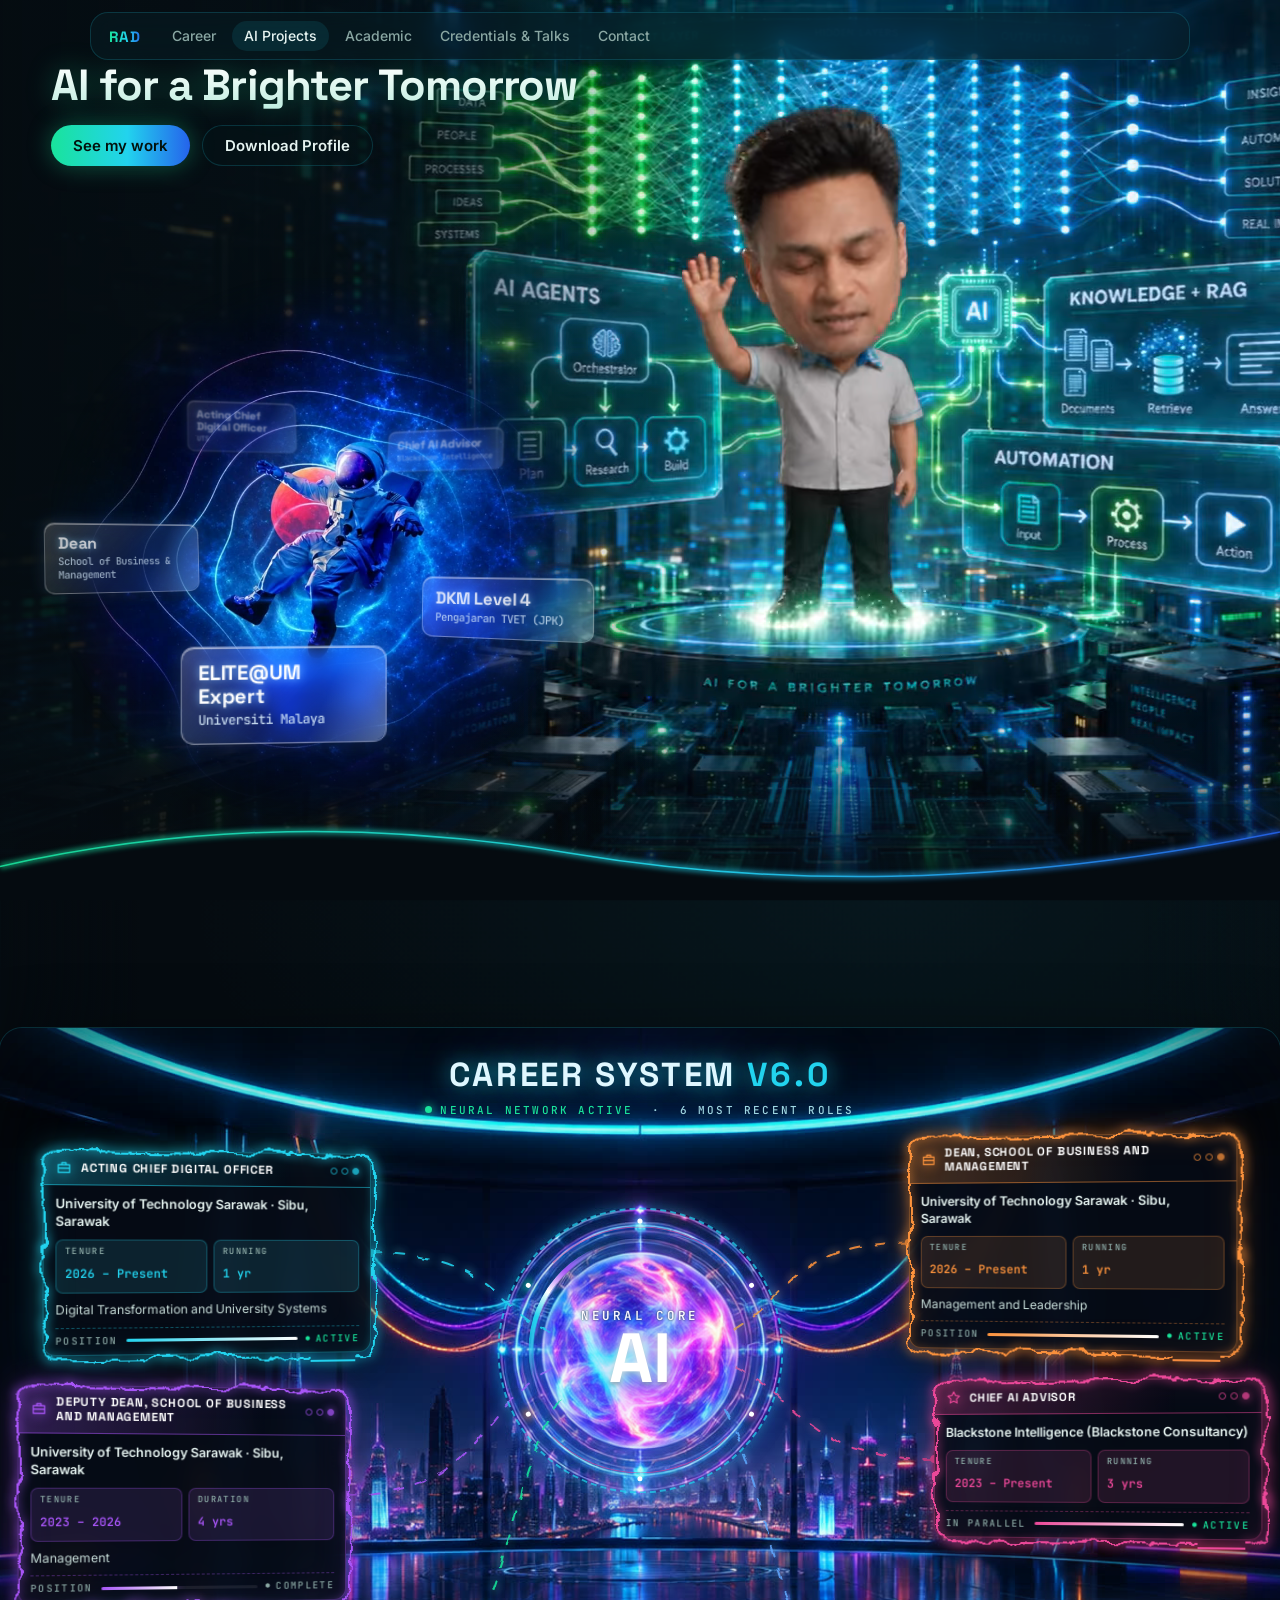
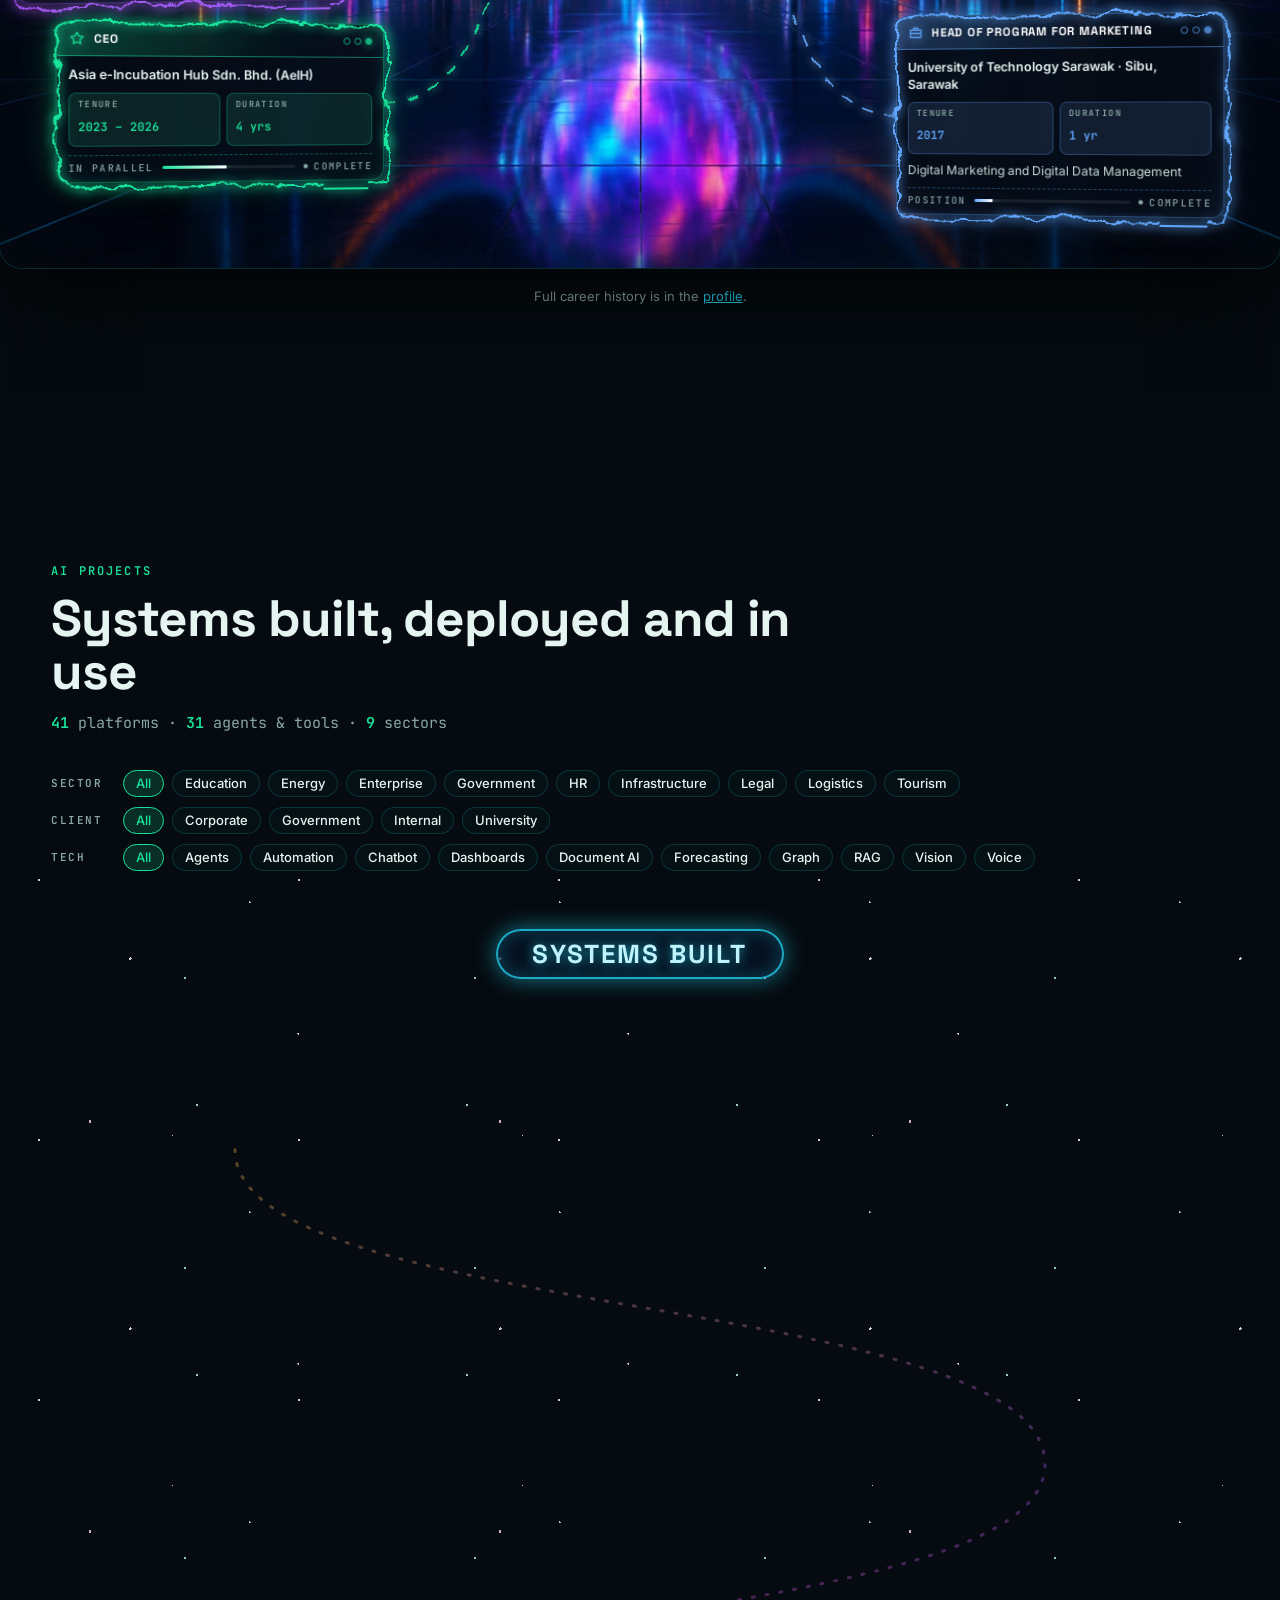
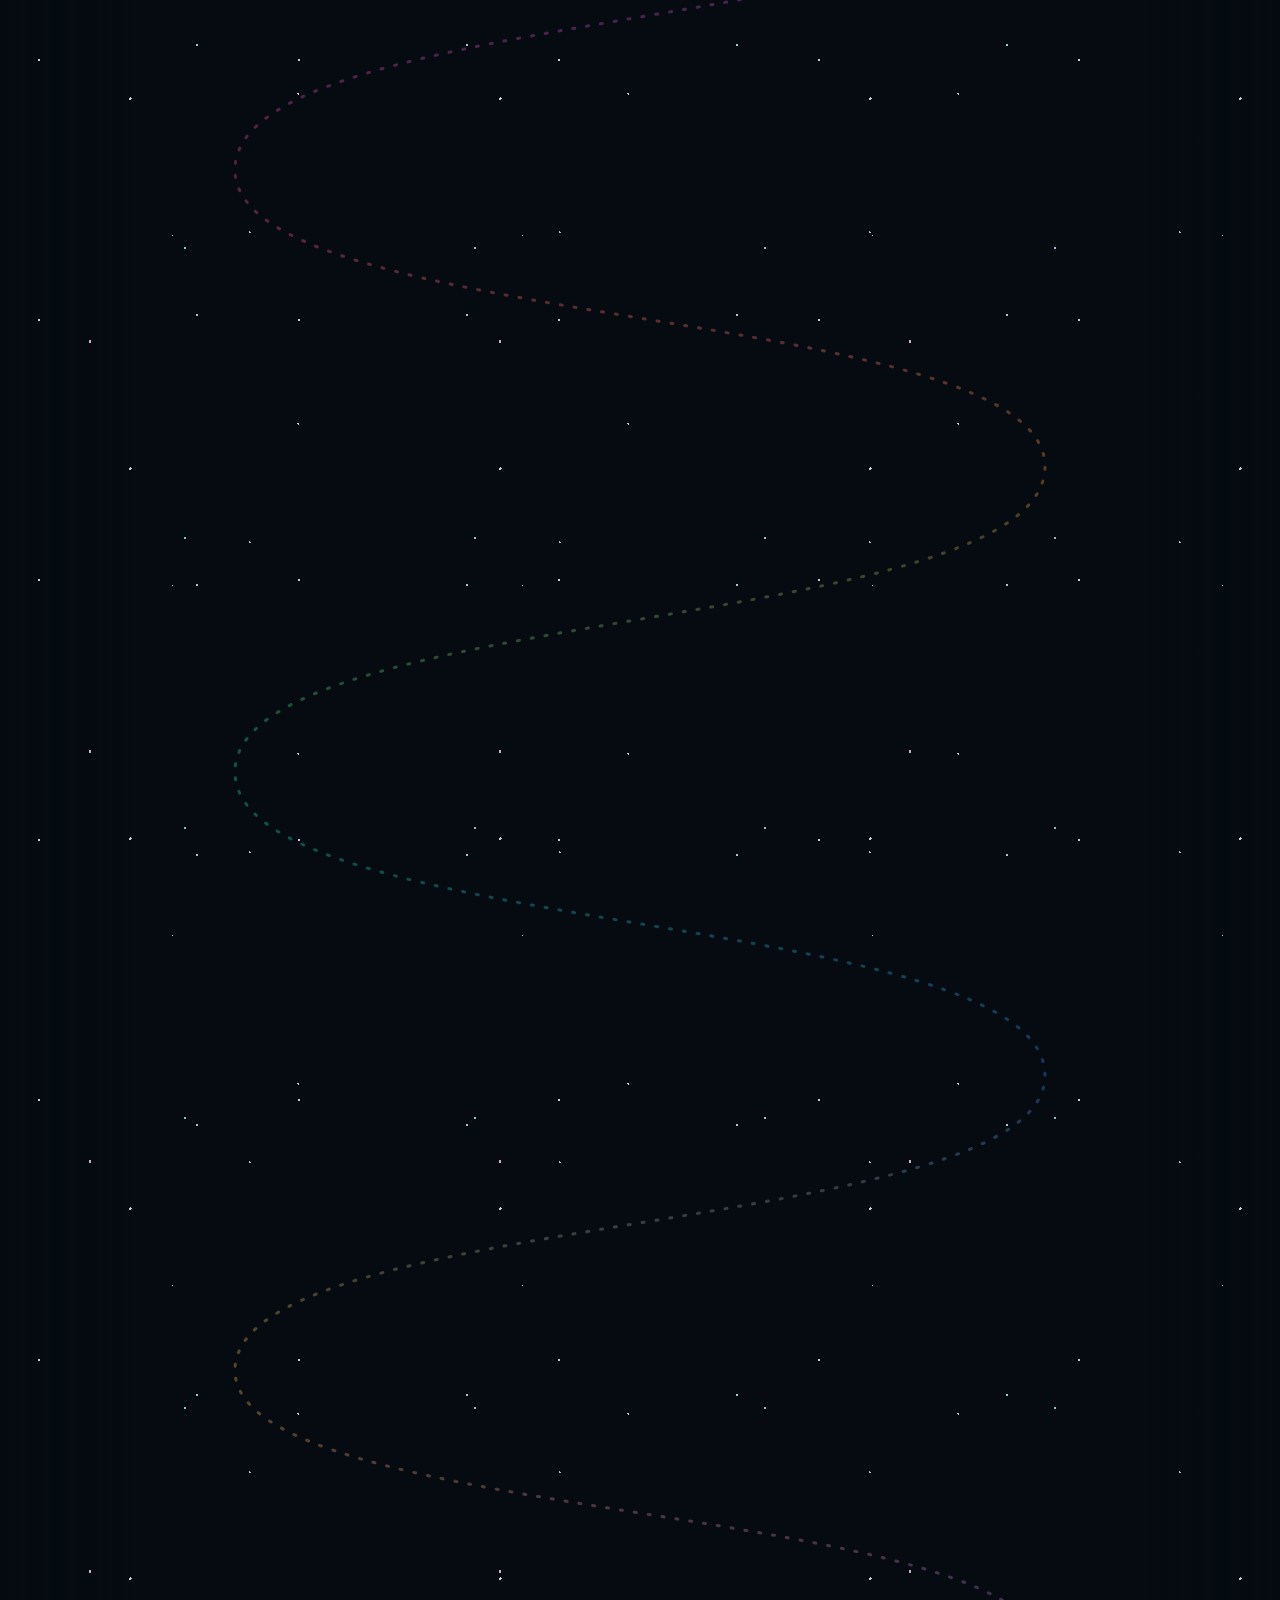
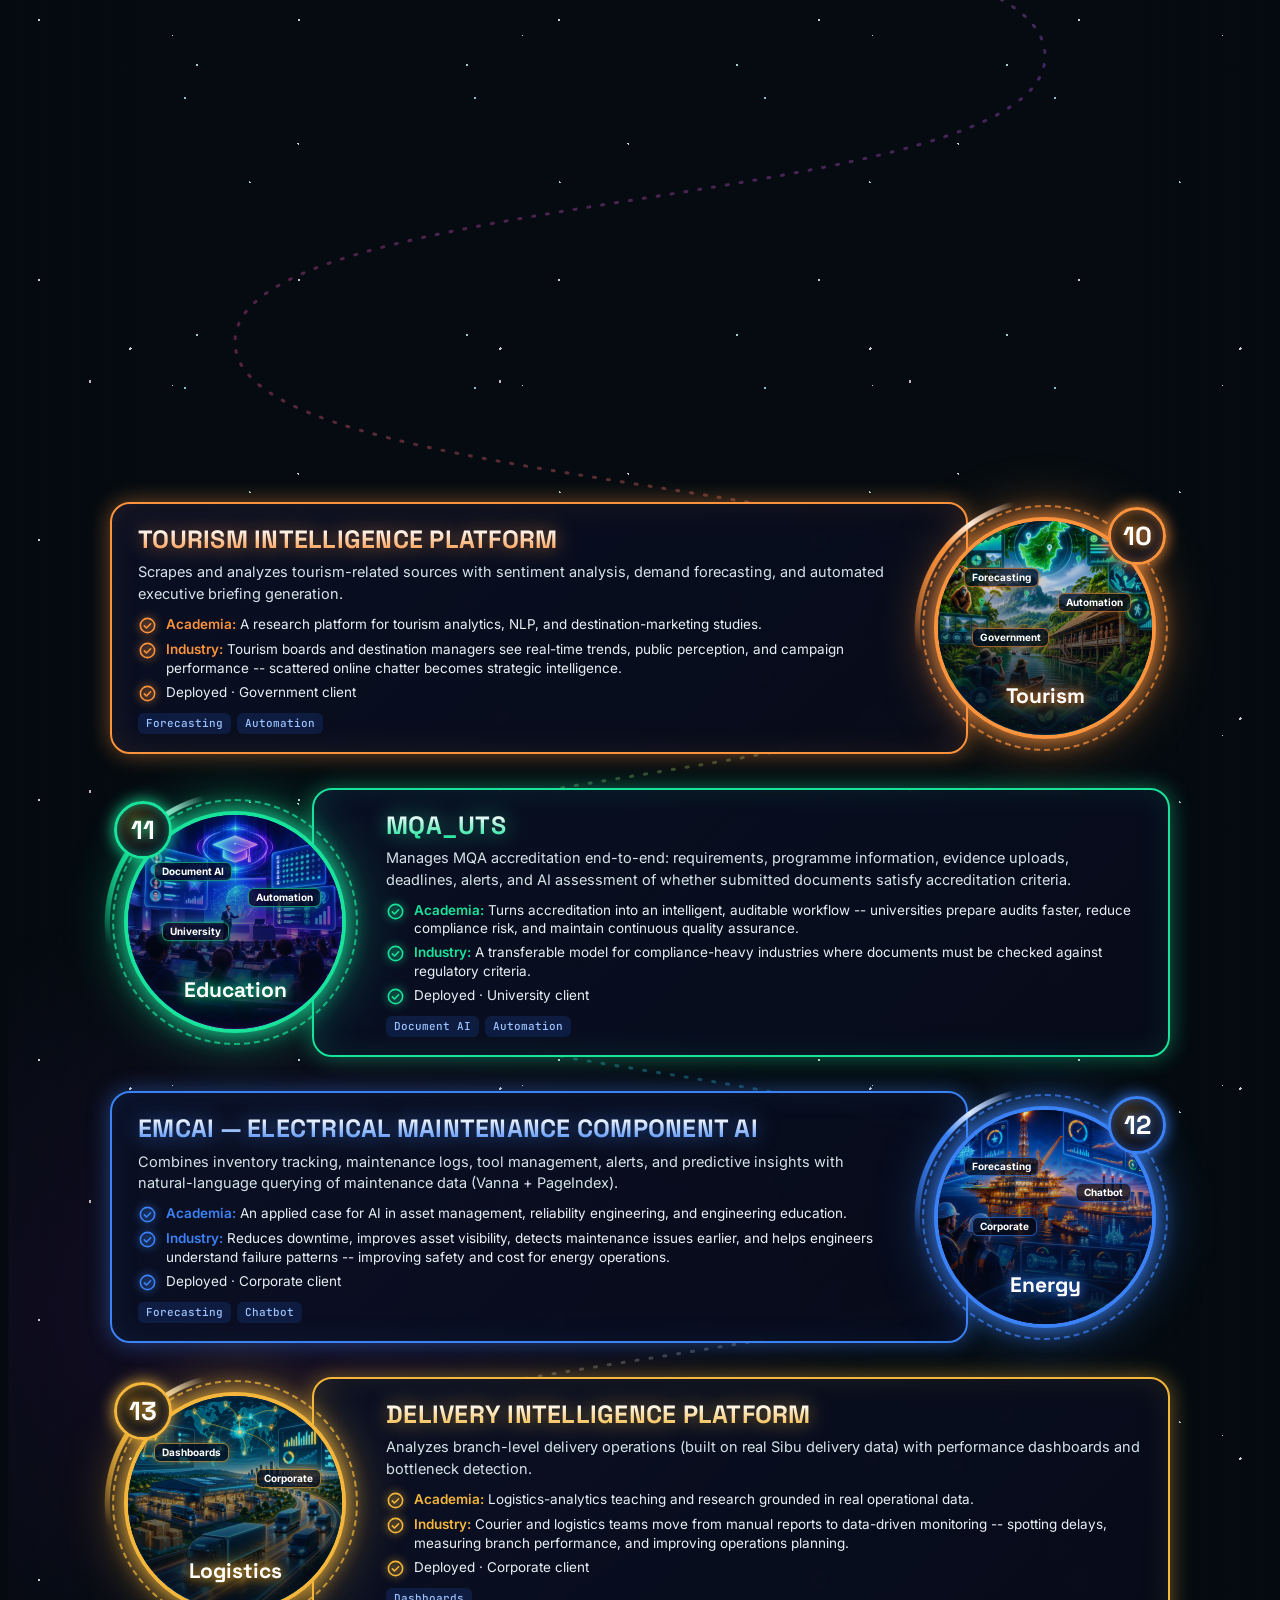
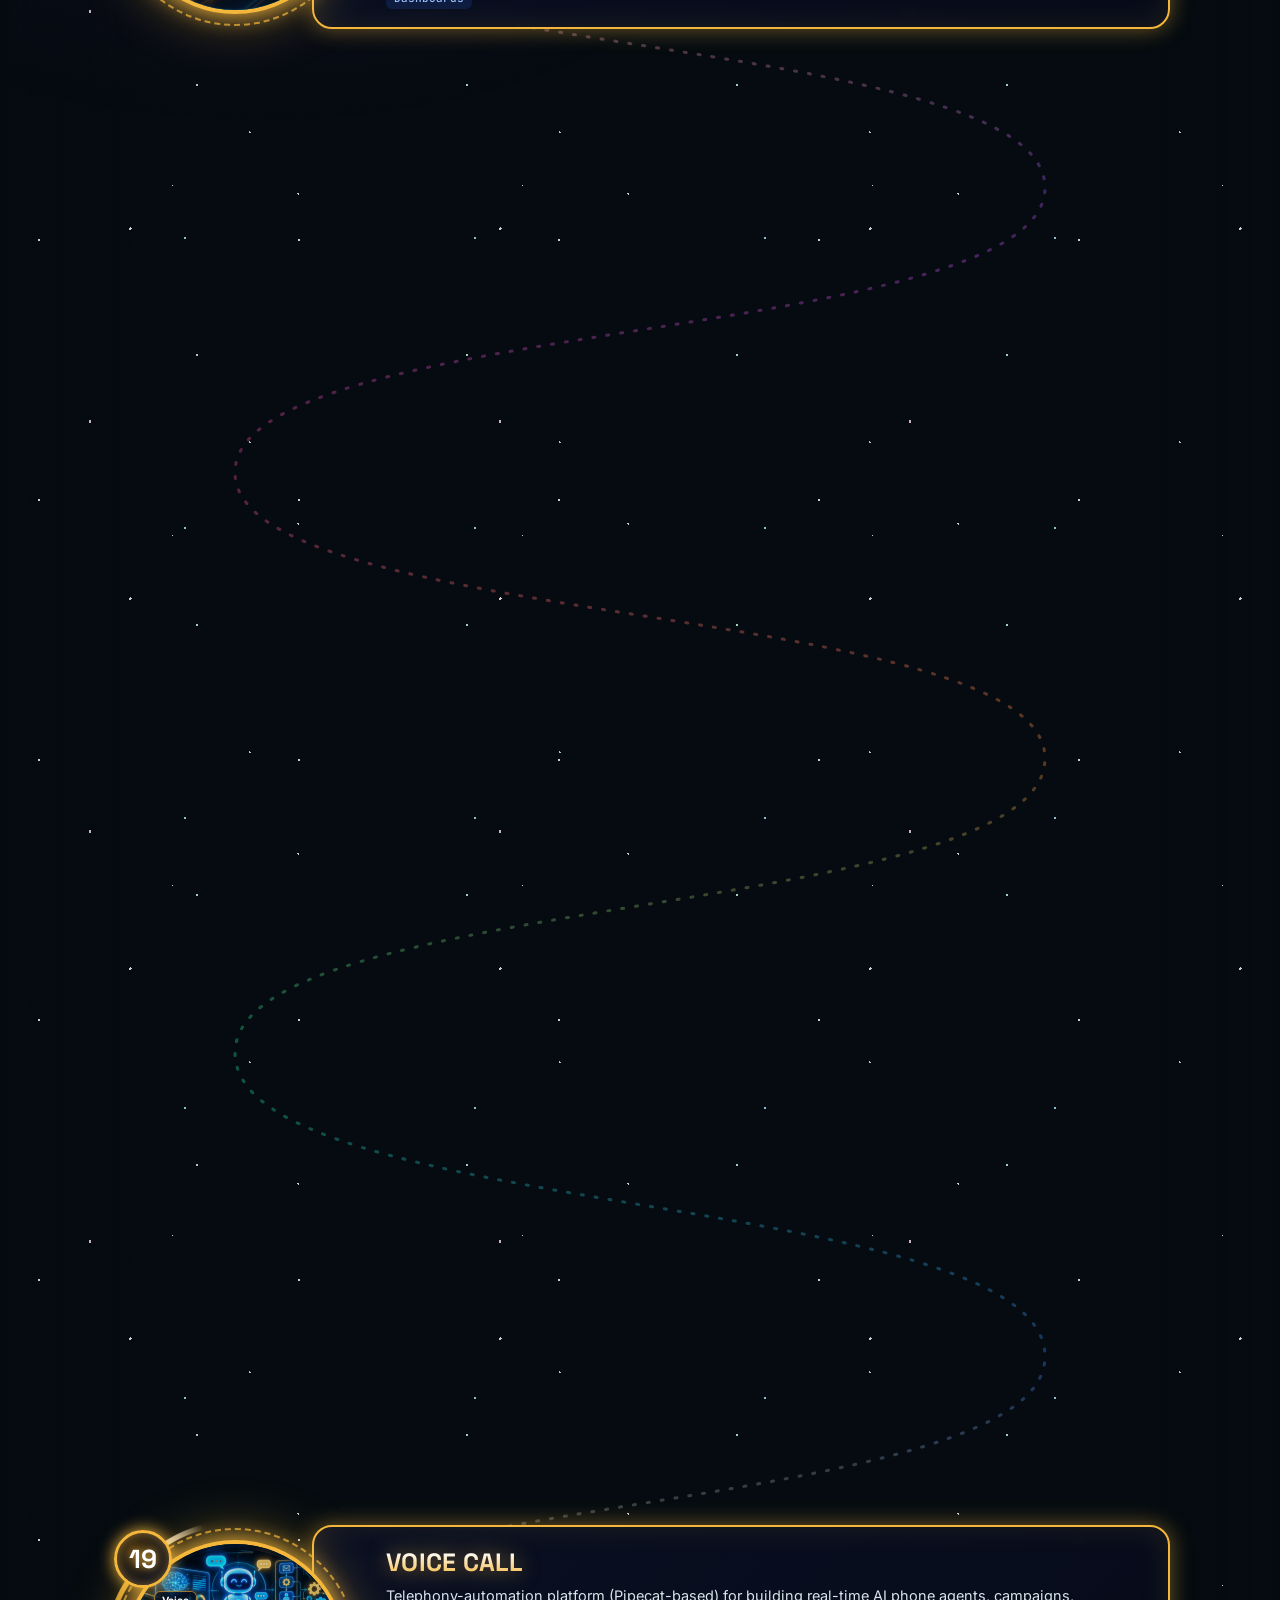
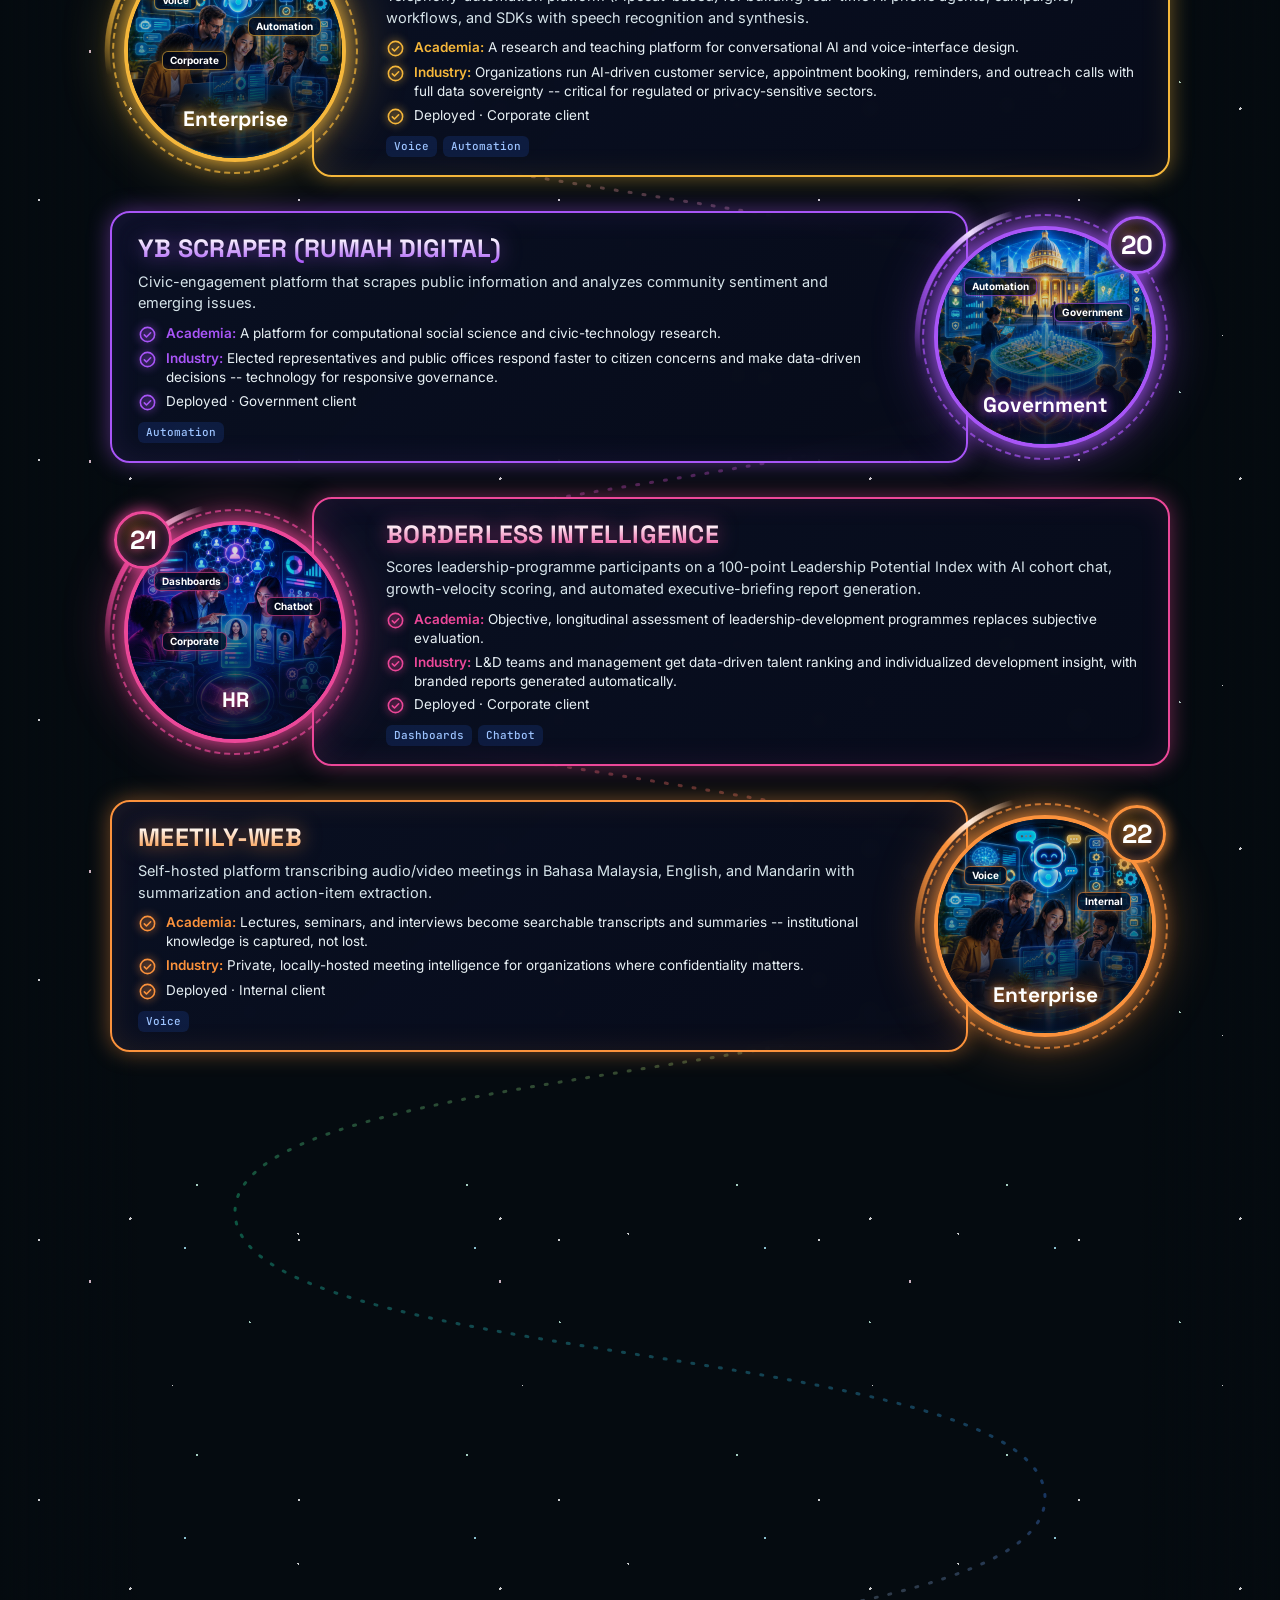
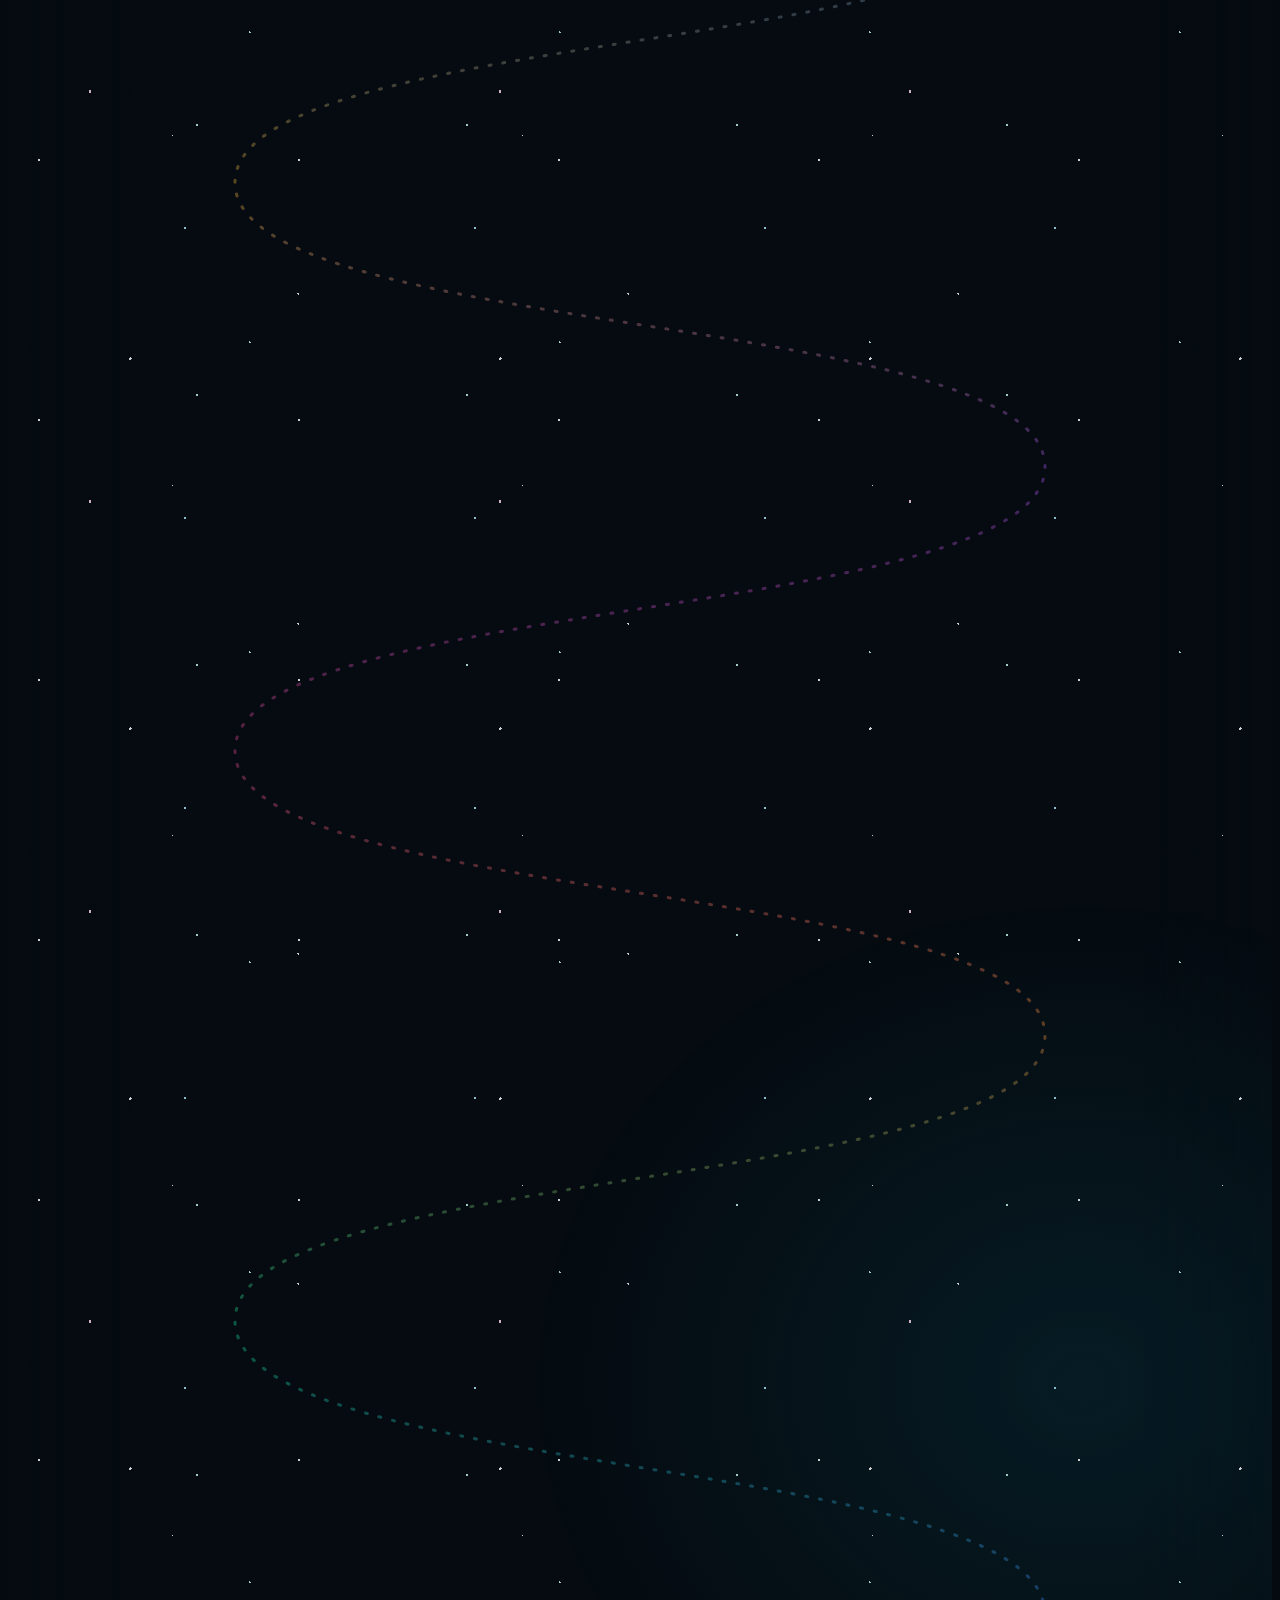
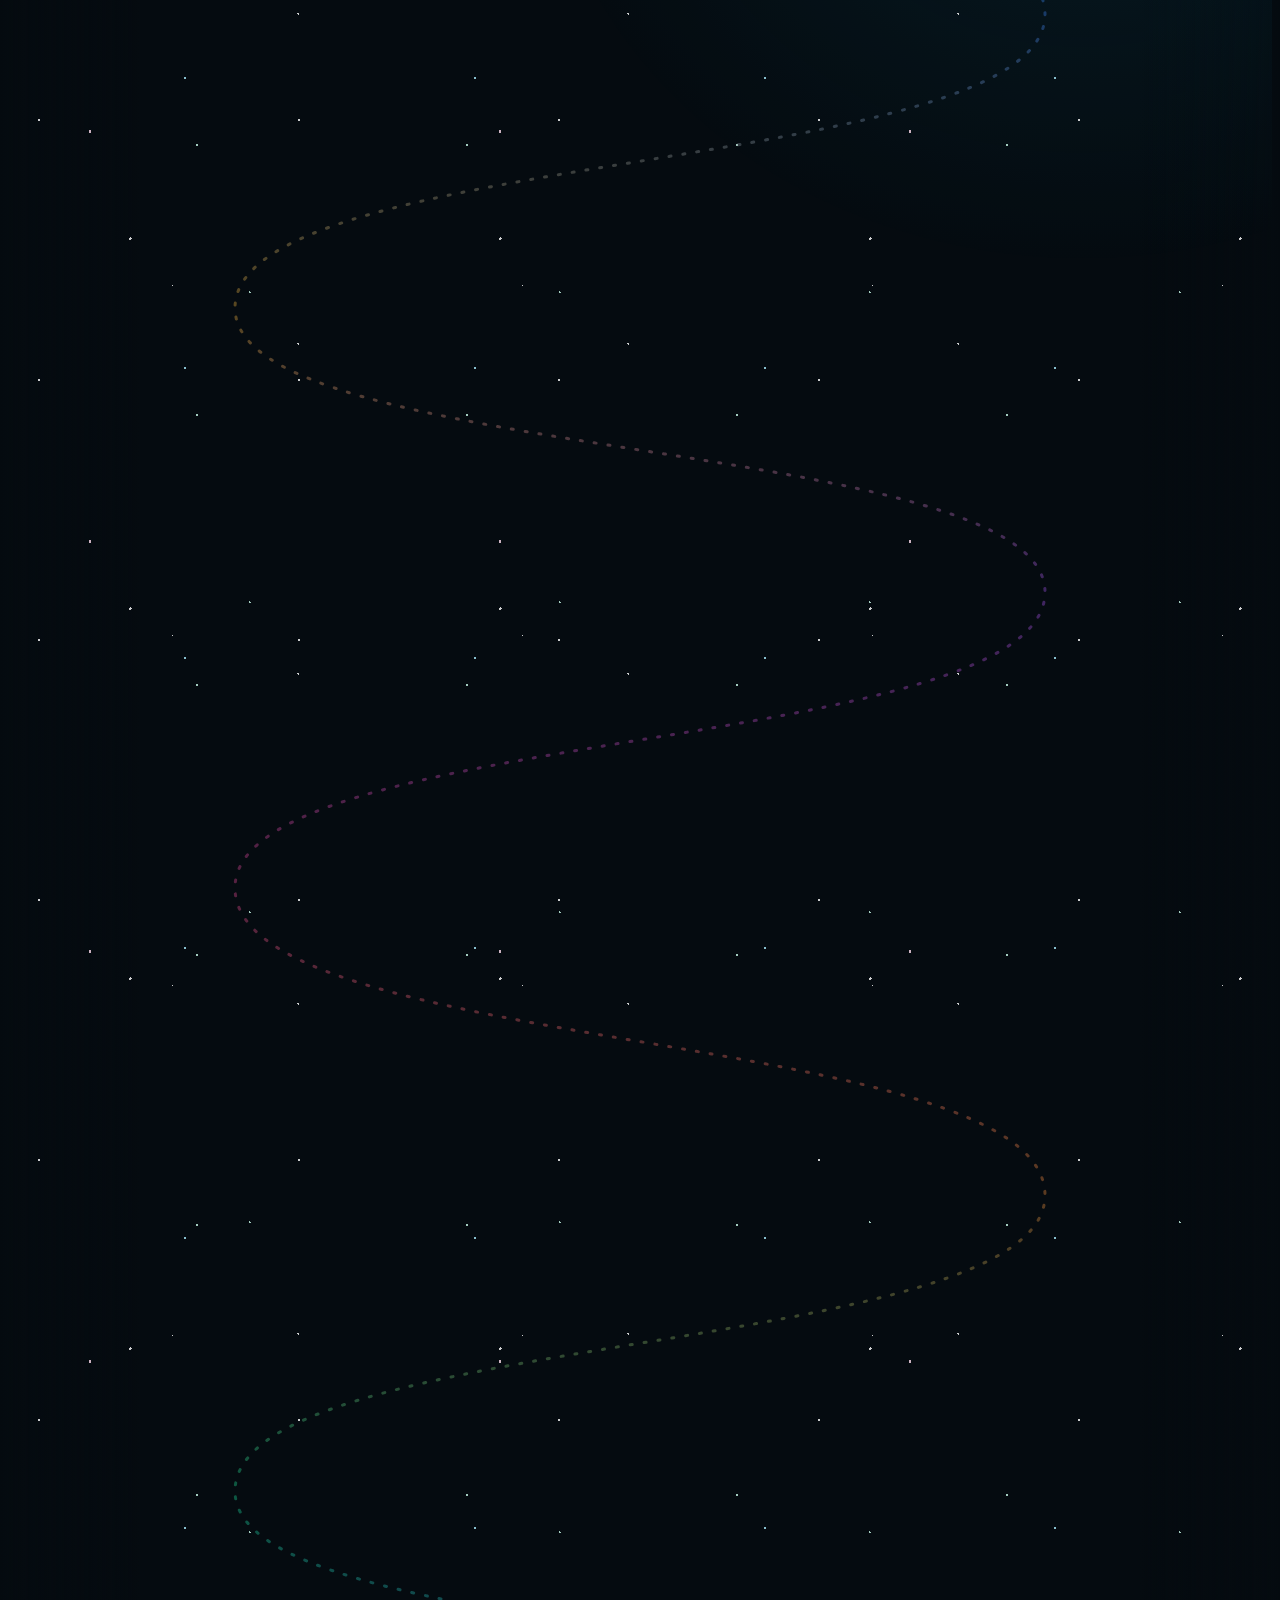
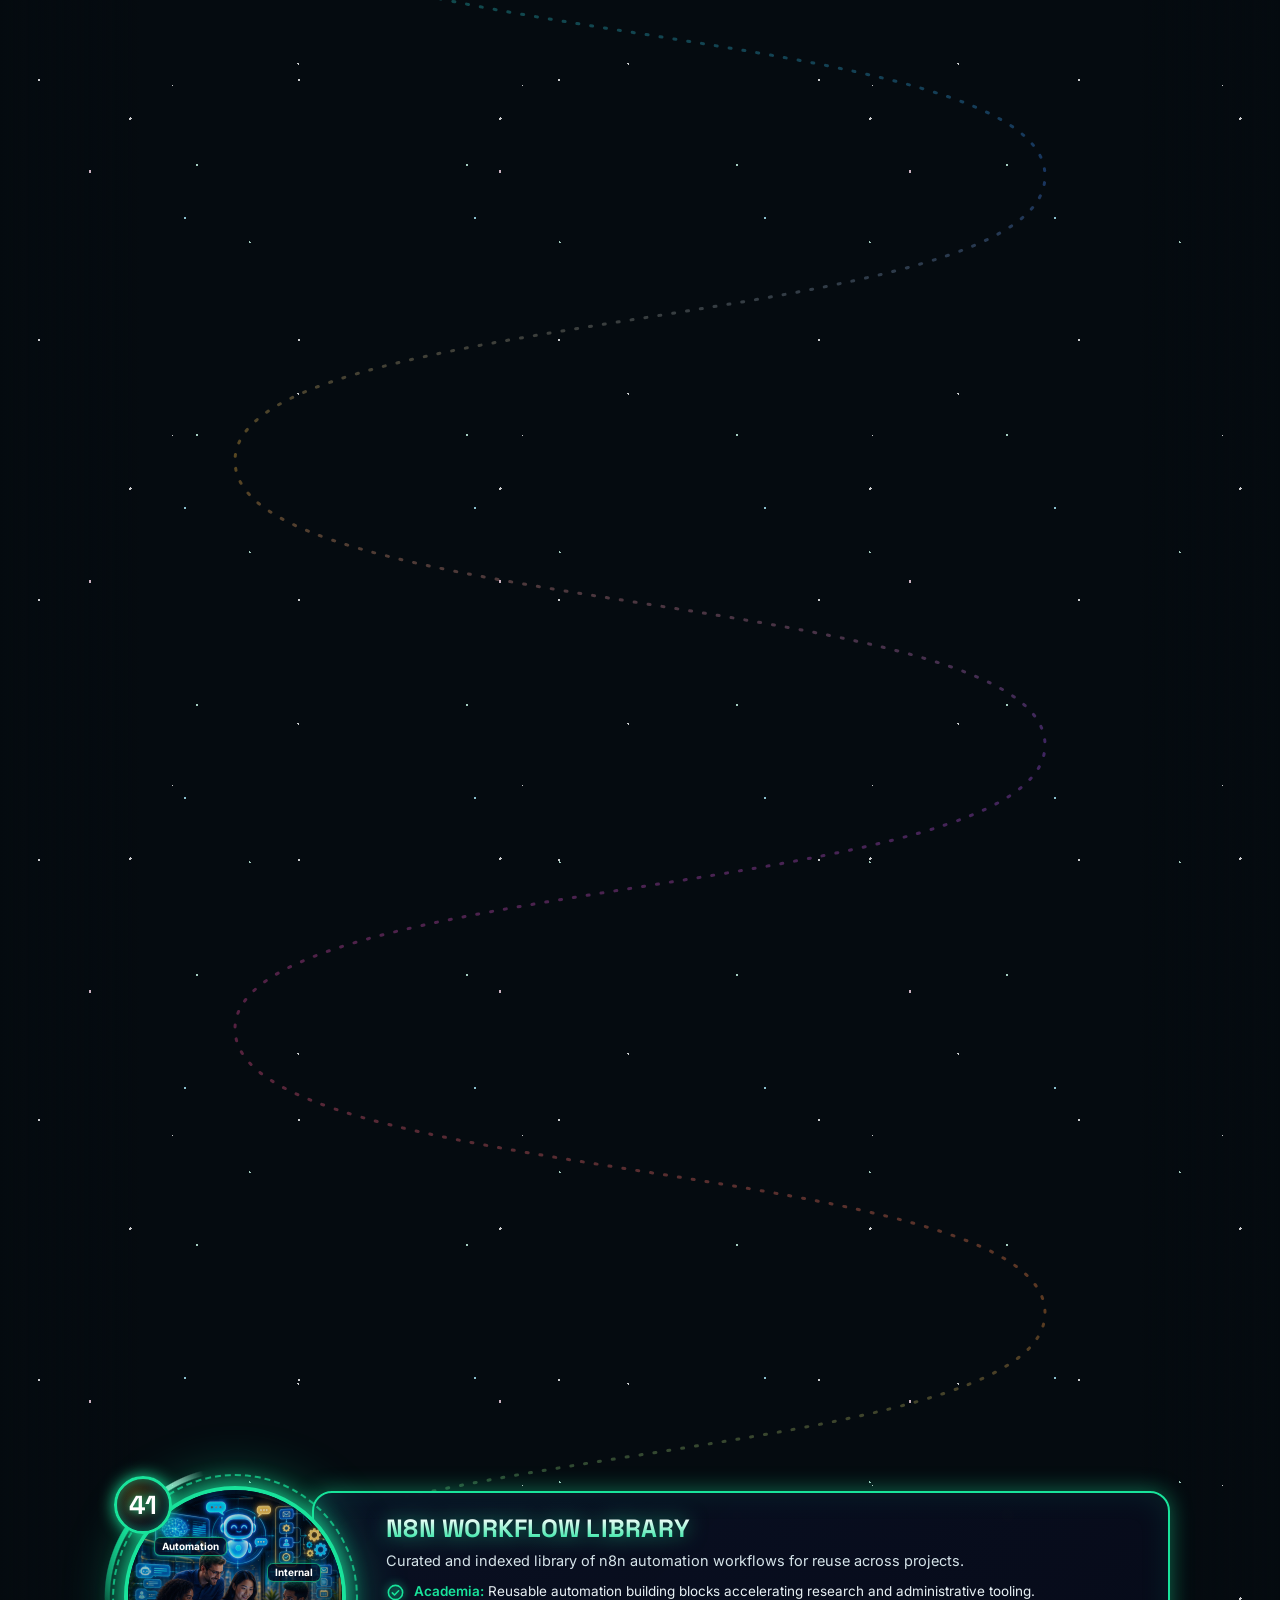
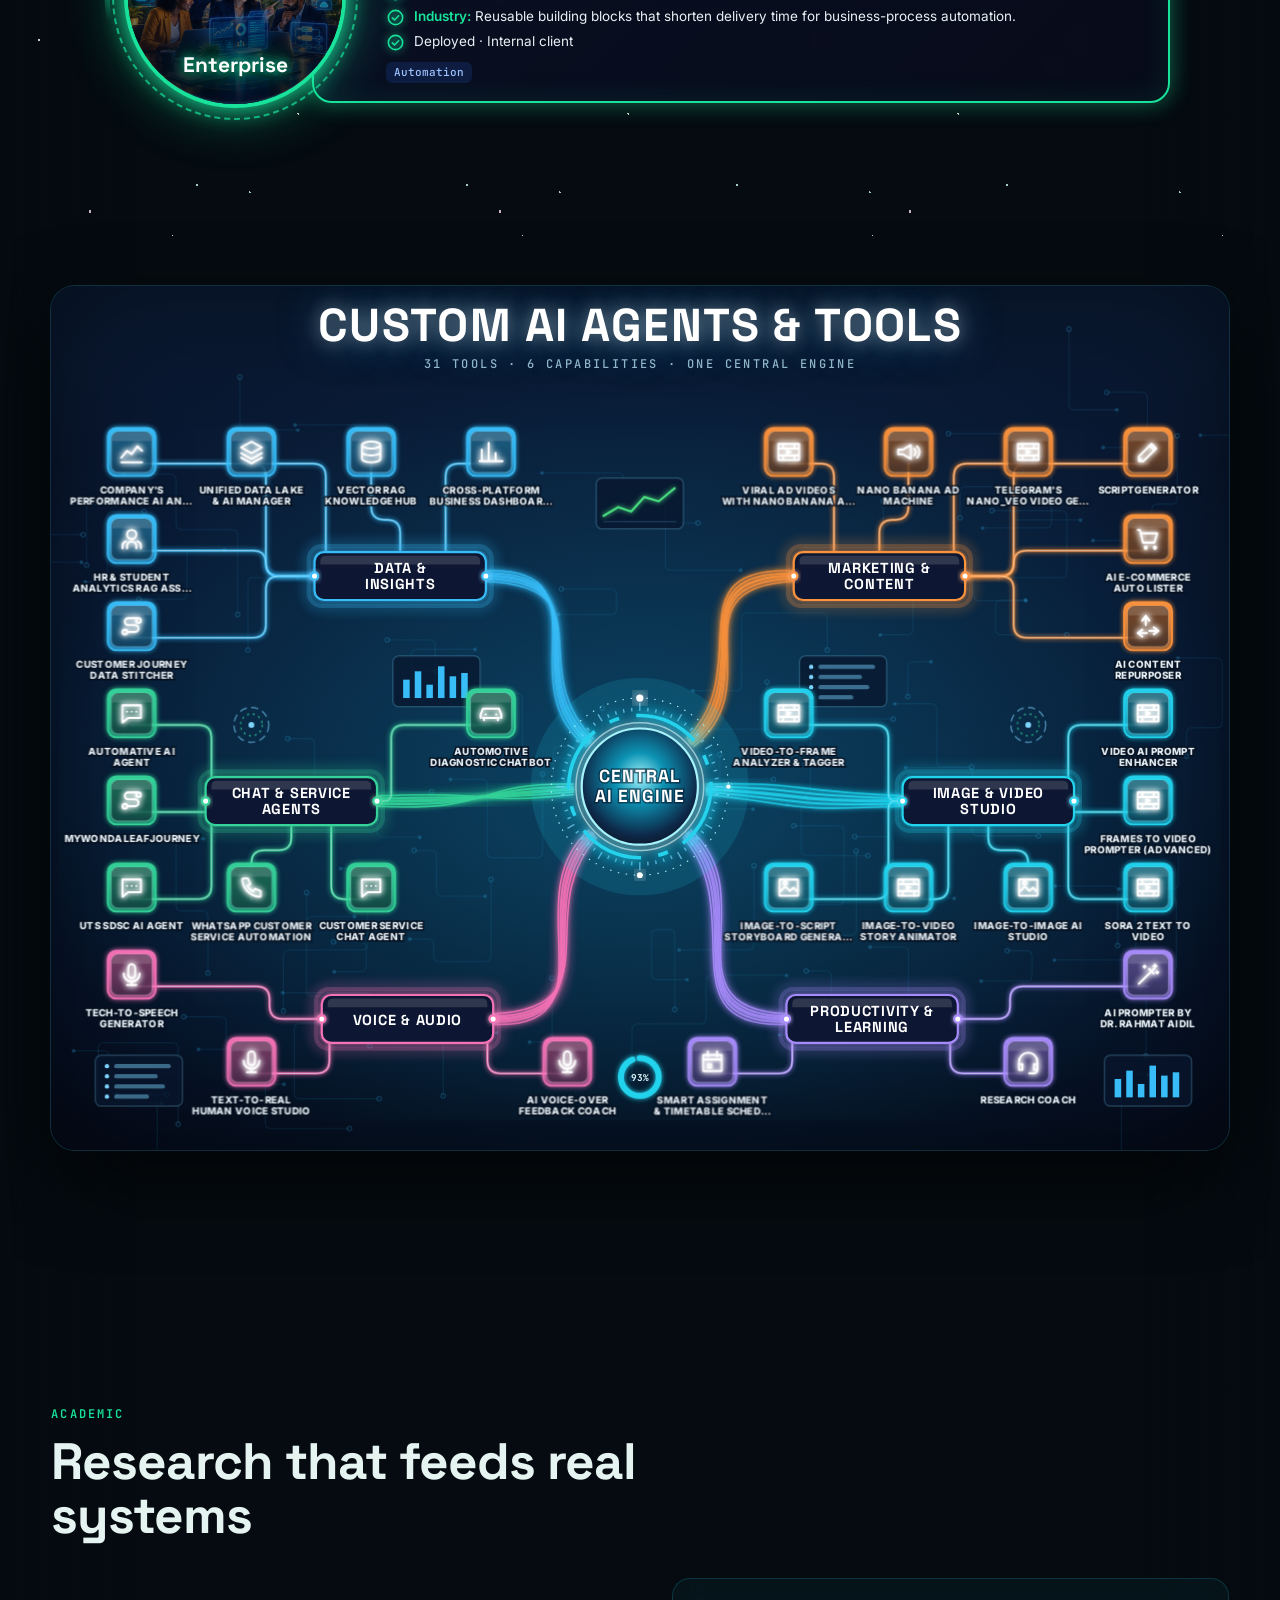
==== index.html @ 3997a37b "Personal site + digital resume Hero dashboard site (career, AI projects, academic, credentials) and " ====
<!doctype html>
<html lang="en">
<head>
  <meta charset="utf-8">
  <meta name="viewport" content="width=device-width, initial-scale=1">
  <title>Dr. Rahmat Aidil Djubair</title>
  <meta name="description" content="Acting Chief Digital Officer, UTS. AI systems, research and training.">
  <link rel="preconnect" href="https://fonts.googleapis.com">
  <link rel="preconnect" href="https://fonts.gstatic.com" crossorigin>
  <link rel="stylesheet" href="https://fonts.googleapis.com/css2?family=Inter:wght@400;500;600&family=JetBrains+Mono:wght@400;600&family=Space+Grotesk:wght@500;700&display=swap">
  <link rel="preload" as="image" href="media/hero-poster.jpg">
  <link rel="stylesheet" href="css/styles.css">
</head>
<body>
  <a class="skip" href="#career">Skip to content</a>

  <header class="hero" id="top">
    <div class="hero__media">
      <video class="hero__video" muted loop playsinline preload="none" poster="media/hero-poster.jpg" aria-hidden="true"></video>
      <div class="hero__shade"></div>
      <div class="hero__orbit">
        <video class="hero__orbit-video" muted loop playsinline preload="none" poster="media/astro-poster.jpg" aria-hidden="true"></video>
        <ul class="hero__cards" aria-label="Recognition"></ul>
      </div>
    </div>
    <div class="hero__content">
      <h1 class="hero__title" data-bind="headline"></h1>
      <div class="hero__ctas">
        <a class="btn btn--primary" href="#projects">See my work</a>
        <a class="btn btn--ghost" data-bind-href="cv" download>Download Profile</a>
      </div>
    </div>
    <svg class="hero__wave" viewBox="0 0 1440 100" preserveAspectRatio="none" aria-hidden="true">
      <defs>
        <linearGradient id="wave-line" x1="0" x2="1" y1="0" y2="0">
          <stop offset="0" stop-color="#19e39b"/><stop offset=".55" stop-color="#22d3ee"/><stop offset="1" stop-color="#2563eb"/>
        </linearGradient>
        <filter id="wave-glow" x="-5%" y="-200%" width="110%" height="500%">
          <feGaussianBlur stdDeviation="3"/>
        </filter>
      </defs>
      <path class="hero__wave-fill" d="M0,64 C220,18 430,18 640,50 C860,84 1120,88 1440,28 L1440,100 L0,100 Z"/>
      <path class="hero__wave-line hero__wave-line--glow" d="M0,64 C220,18 430,18 640,50 C860,84 1120,88 1440,28"/>
      <path class="hero__wave-line" d="M0,64 C220,18 430,18 640,50 C860,84 1120,88 1440,28"/>
    </svg>
  </header>
  <div class="side side--l" aria-hidden="true"></div>
  <div class="side side--r" aria-hidden="true"></div>

  <nav class="nav glass" id="nav" aria-label="Sections"></nav>

  <main class="dash">
    <section class="section" id="career" aria-labelledby="career-h"></section>
    <section class="section" id="projects" aria-labelledby="projects-h"></section>
    <section class="section" id="academic" aria-labelledby="academic-h"></section>
    <section class="section" id="credentials" aria-labelledby="credentials-h"></section>
  </main>
  <footer class="section footer" id="contact"></footer>

  <script src="vendor/gsap.min.js"></script>
  <script src="vendor/ScrollTrigger.min.js"></script>
  <script src="vendor/Flip.min.js"></script>
  <script src="vendor/lenis.min.js"></script>
  <script src="js/lib.js"></script>
  <script src="data/profile.js"></script>
  <script src="data/career.js"></script>
  <script src="data/projects.js"></script>
  <script src="data/academic.js"></script>
  <script src="data/credentials.js"></script>
  <script src="js/hero.js"></script>
  <script src="js/app.js"></script>
</body>
</html>
---- css/styles.css ----
/* ---------- tokens ---------- */
@property --spin { syntax: '<angle>'; inherits: false; initial-value: 0deg; }
:root {
  --bg: #050b10; --bg-2: #07131a; --glass: rgba(10, 30, 35, .55); --line: rgba(34, 211, 238, .18);
  --emerald: #19e39b; --cyan: #22d3ee; --cobalt: #2563eb; --text: #e6f4f1; --muted: #8aa7a3;
  --grad: linear-gradient(90deg, var(--emerald), var(--cyan) 55%, var(--cobalt));
  --f-display: 'Space Grotesk', system-ui, sans-serif; --f-body: 'Inter', system-ui, sans-serif;
  --f-mono: 'JetBrains Mono', ui-monospace, monospace;
  --r: 18px; --gutter: clamp(16px, 4vw, 56px); --max: 1280px;
  color-scheme: dark;
}
*, *::before, *::after { box-sizing: border-box; }
html { scroll-behavior: smooth; }
body { margin: 0; background: var(--bg); color: var(--text); font: 400 16px/1.6 var(--f-body); overflow-x: hidden; }
img, video, svg { display: block; max-width: 100%; }
a { color: inherit; }
:focus-visible { outline: 2px solid var(--cyan); outline-offset: 3px; border-radius: 6px; }
.skip { position: absolute; left: -999px; top: 8px; }
.skip:focus { left: 8px; z-index: 100; background: var(--bg); padding: 8px 12px; }

/* ---------- primitives ---------- */
.eyebrow { font: 600 12px/1.4 var(--f-mono); letter-spacing: .18em; text-transform: uppercase; color: var(--emerald); margin: 0 0 12px; }
.glass {
  position: relative; background: var(--glass); border-radius: var(--r);
  backdrop-filter: blur(14px) saturate(140%); -webkit-backdrop-filter: blur(14px) saturate(140%);
  border: 1px solid var(--line);
}
.glass--live::before { /* travelling border light */
  content: ''; position: absolute; inset: -1px; border-radius: inherit; padding: 1px; pointer-events: none;
  background: conic-gradient(from var(--spin), transparent 0 70%, var(--emerald) 80%, var(--cyan) 88%, transparent 96%);
  -webkit-mask: linear-gradient(#000 0 0) content-box, linear-gradient(#000 0 0);
  -webkit-mask-composite: xor; mask-composite: exclude; animation: spin 6s linear infinite;
}
@keyframes spin { to { --spin: 360deg; } }
.chip {
  display: inline-flex; align-items: center; gap: 6px; padding: 6px 12px; border-radius: 999px;
  border: 1px solid var(--line); background: rgba(5, 20, 24, .6); color: var(--text);
  font: 500 13px/1 var(--f-body); cursor: pointer; transition: border-color .2s, background .2s;
}
.chip:hover { border-color: var(--cyan); }
.chip.is-active { background: rgba(25, 227, 155, .16); border-color: var(--emerald); color: var(--emerald); }
.btn { display: inline-flex; align-items: center; padding: 12px 22px; border-radius: 999px; font: 600 15px/1 var(--f-body); text-decoration: none; transition: transform .2s, box-shadow .2s; }
.btn--primary { background: var(--grad); color: #03110c; box-shadow: 0 0 24px rgba(25, 227, 155, .35); }
.btn--primary:hover { transform: translateY(-2px); box-shadow: 0 0 36px rgba(34, 211, 238, .55); }
.btn--ghost { border: 1px solid var(--line); background: rgba(5, 20, 24, .5); }
.btn--ghost:hover { border-color: var(--cyan); }

/* ---------- hero: character clip full-bleed; astronaut loop layered beside it with the recognitions orbiting as glass cards ---------- */
.hero { position: relative; height: 100svh; min-height: 620px; overflow: hidden; isolation: isolate; }
.hero__media { position: absolute; inset: 0; z-index: -1; transform-origin: 60% 50%; }
.hero__video { width: 100%; height: 100%; object-fit: cover; object-position: 62% 50%; background: var(--bg); }
.hero__shade { position: absolute; inset: 0;
  background: linear-gradient(90deg, rgba(5, 11, 16, .92) 0%, rgba(5, 11, 16, .7) 28%, rgba(5, 11, 16, 0) 52%),
              linear-gradient(0deg, var(--bg) 0%, rgba(5, 11, 16, 0) 22%); }
/* Headline + CTAs sit top-left, above the orbit */
.hero__content { position: absolute; z-index: 2; left: var(--gutter); top: clamp(48px, 7svh, 88px); max-width: min(560px, 42vw); }
.hero__title {
  margin: 0 0 16px; font: 700 clamp(30px, 3.4vw, 50px)/1.05 var(--f-display); letter-spacing: -.02em;
  background: linear-gradient(180deg, #fff, #bfeee0); -webkit-background-clip: text; background-clip: text; color: transparent;
  filter: drop-shadow(0 0 14px rgba(25, 227, 155, .35));
}
.hero__ctas { display: flex; flex-wrap: wrap; gap: 12px; }
/* Orbit layer: square astronaut loop; hero.js flies the five glass cards around him. */
.hero__orbit {
  position: absolute; left: var(--gutter); bottom: 84px; width: min(42vw, 80svh); aspect-ratio: 1 / 1;
  perspective: 900px; container-type: inline-size;
}
.hero__orbit-video { position: absolute; inset: 0; width: 100%; height: 100%; object-fit: cover;
  -webkit-mask-image: radial-gradient(circle at 50% 50%, #000 48%, transparent 72%);
          mask-image: radial-gradient(circle at 50% 50%, #000 48%, transparent 72%); } /* feather the clip's edges into the hero; cards stay unmasked */
.hero__cards { list-style: none; margin: 0; padding: 0; position: absolute; inset: 0; transform-style: preserve-3d; pointer-events: none; }
.card {
  position: absolute; left: 50%; top: 50%; width: 31cqw; padding: 2cqw 2.4cqw; border-radius: 2cqw;
  color: #fff; text-align: left; will-change: transform, opacity;
  background: linear-gradient(135deg, rgba(255, 255, 255, .22), rgba(255, 255, 255, .06) 55%, rgba(120, 200, 255, .12));
  border: 1px solid rgba(255, 255, 255, .38);
  box-shadow: 0 1.6cqw 4cqw rgba(0, 0, 0, .4), inset 0 1px 0 rgba(255, 255, 255, .55), 0 0 3cqw rgba(90, 160, 255, .25);
  -webkit-backdrop-filter: blur(10px) saturate(150%); backdrop-filter: blur(10px) saturate(150%);
}
.card::after { /* moving glass sheen */
  content: ''; position: absolute; inset: 0; border-radius: inherit; pointer-events: none;
  background: linear-gradient(115deg, transparent 30%, rgba(255, 255, 255, .28) 45%, transparent 60%);
  background-size: 250% 100%; animation: sheen 6s ease-in-out infinite;
}
@keyframes sheen { 0%, 20% { background-position: 120% 0; } 60%, 100% { background-position: -40% 0; } }
.card b { display: block; font: 700 3.1cqw/1.15 var(--f-display); letter-spacing: -.01em; text-shadow: 0 0 1.4cqw rgba(140, 210, 255, .8); }
.card small { display: block; margin-top: .6cqw; font: 500 2cqw/1.3 var(--f-mono); color: rgba(220, 240, 255, .9); }
/* wave edge between hero and dashboard (sits over the hero bottom; stats float on it) */
.hero__wave { position: absolute; left: 0; right: 0; bottom: -1px; width: 100%; height: 96px; z-index: 1; overflow: visible; }
.hero__wave-fill { fill: var(--bg); }
.hero__wave-line { fill: none; stroke: url(#wave-line); stroke-width: 1.5; vector-effect: non-scaling-stroke; opacity: .9; }
.hero__wave-line--glow { stroke-width: 6; opacity: .55; filter: url(#wave-glow); }

@media (max-width: 767px) {
  .hero { height: auto; min-height: 0; display: flex; flex-direction: column; }
  /* stacked: character clip, then the astronaut orbit tucked under it (it can't sit "beside" on a phone) */
  .hero__media { position: relative; height: auto; display: flex; flex-direction: column; }
  .hero__video { height: 56svh; object-position: 50% 30%; -webkit-mask-image: linear-gradient(#000 70%, transparent); mask-image: linear-gradient(#000 70%, transparent); }
  .hero__shade { background: linear-gradient(0deg, var(--bg) 0%, rgba(5, 11, 16, 0) 22%); }
  .hero__orbit { position: relative; left: auto; bottom: auto; width: min(96vw, 60svh); margin: -10svh auto 40px; }
  .hero__content { position: relative; left: auto; top: auto; max-width: none; padding: 0 16px 84px; text-align: center; } /* bottom pad clears the -64px wave overlap */
  .hero__ctas { justify-content: center; }
  .hero__wave { position: relative; bottom: auto; top: auto; height: 64px; margin-top: -64px; }
}
}
}

@media (prefers-reduced-motion: reduce) {
  *, *::before, *::after { animation: none !important; transition: none !important; }
  html { scroll-behavior: auto; }
}

/* ---------- nav ---------- */
.nav { position: fixed; top: 12px; left: 50%; z-index: 50; transform: translate(-50%, -140%); visibility: hidden;
  transition: transform .45s cubic-bezier(.2,.8,.2,1), visibility 0s linear .45s;
  display: flex; align-items: center; gap: 18px; padding: 8px 10px 8px 18px; width: min(calc(100% - 24px), 1100px); }
.nav.is-visible { transform: translate(-50%, 0); visibility: visible; transition-delay: 0s; }
.nav__brand { font: 700 15px/1 var(--f-display); letter-spacing: .08em; text-decoration: none; background: var(--grad); -webkit-background-clip: text; background-clip: text; color: transparent; }
.nav__links { list-style: none; display: flex; gap: 4px; margin: 0; padding: 0; overflow-x: auto; scrollbar-width: none; }
.nav__links a { display: block; padding: 8px 12px; border-radius: 999px; font: 500 14px/1 var(--f-body); text-decoration: none; color: var(--muted); white-space: nowrap; }
.nav__links a:hover, .nav__links a.is-active { color: var(--text); background: rgba(34, 211, 238, .1); }
.nav__now { margin: 0 0 0 auto; font: 400 12px/1.3 var(--f-mono); color: var(--muted); max-width: 320px; }
.nav__dot { display: inline-block; width: 8px; height: 8px; border-radius: 50%; background: var(--emerald); margin-right: 8px; box-shadow: 0 0 10px var(--emerald); animation: blink 2s ease-in-out infinite; }
@media (max-width: 900px) { .nav__now { display: none; } }

/* ---------- sections ---------- */
/* side art: fixed AI-hardware strips in both margins; the dash background goes transparent over them */
:root { --side-w: min(22vw, 340px); }
.side { position: fixed; top: 0; bottom: 0; width: var(--side-w); z-index: -1; pointer-events: none;
  background: url('../media/side-art.jpg') left center / auto 100% no-repeat;
  -webkit-mask-image: linear-gradient(90deg, #000 45%, transparent 100%); mask-image: linear-gradient(90deg, #000 45%, transparent 100%); }
.side--l { left: 0; }
.side--r { right: 0; transform: scaleX(-1); }
.dash { position: relative; z-index: 1;
  background: radial-gradient(1200px 600px at 70% 0%, rgba(34, 211, 238, .06), transparent 60%),
              linear-gradient(90deg, transparent 0, var(--bg) max(140px, calc((100% - var(--max)) / 2 + 60px)),
                              var(--bg) calc(100% - max(140px, calc((100% - var(--max)) / 2 + 60px))), transparent 100%); }
@media (max-width: 900px) { .side { display: none; } .dash { background: var(--bg); } }
.section { max-width: var(--max); margin: 0 auto; padding: clamp(72px, 10vw, 140px) var(--gutter); }
.section:focus, .footer:focus { outline: none; }
.section__head { margin-bottom: 36px; max-width: 760px; }
.section__head h2 { margin: 0; font: 700 clamp(30px, 4vw, 52px)/1.05 var(--f-display); letter-spacing: -.02em; }
.muted { color: var(--muted); }

/* ---------- career: command-centre scene ---------- */
#career.section { max-width: none; padding-left: 0; padding-right: 0; }
.cw { position: relative; }
.cw__scene { position: relative; width: min(1400px, 100%); margin: 0 auto; aspect-ratio: 16 / 10.5; min-height: 760px; border-radius: 22px; overflow: hidden;
  background: url('../media/career-room.jpg') center / cover no-repeat, var(--bg);
  box-shadow: 0 0 0 1px rgba(34, 211, 238, .18), 0 30px 80px rgba(0, 0, 0, .6); }
.cw__scene::after { content: ''; position: absolute; inset: 0; pointer-events: none; box-shadow: inset 0 0 120px rgba(5, 11, 16, .9); }
.cw__head { position: absolute; left: 50%; top: 3.5%; transform: translateX(-50%); text-align: center; z-index: 2; width: 70%; }
.cw__head h2 { margin: 0; font: 700 clamp(22px, 2.6vw, 36px)/1.1 var(--f-display); letter-spacing: .08em; text-transform: uppercase; color: #dff7ff;
  text-shadow: 0 0 22px rgba(34, 211, 238, .8), 0 0 60px rgba(34, 211, 238, .4); }
.cw__head h2 span { color: var(--cyan); }
.cw__sys { margin: 8px 0 0; font: 500 11px/1.5 var(--f-mono); letter-spacing: .2em; text-transform: uppercase; color: #9fd6e2; }
.cw__live { color: var(--emerald); }
.cw__live::before { content: ''; display: inline-block; width: 7px; height: 7px; border-radius: 50%; background: var(--emerald); box-shadow: 0 0 10px var(--emerald); margin-right: 8px; vertical-align: 1px; animation: blink 2s ease-in-out infinite; }
.cw__cables { position: absolute; inset: 0; width: 100%; height: 100%; pointer-events: none; z-index: 1; overflow: visible; }
.cw__cables path { fill: none; stroke-width: 2; opacity: .9; stroke-linecap: round; stroke-dasharray: 10 14; animation: cw-flow 1.4s linear infinite; filter: url(#cw-electric-thin) drop-shadow(0 0 5px currentColor); }
.cw__cables circle { filter: drop-shadow(0 0 8px currentColor); }
@keyframes cw-flow { to { stroke-dashoffset: -24; } }
/* core: animated copy of the painted ball, placed exactly over it (sizes are % of scene height) */
.cw__defs { position: absolute; width: 0; height: 0; overflow: hidden; }
.cw__core { position: absolute; left: 50%; top: 38.28%; height: 23%; aspect-ratio: 1; transform: translate(-50%, -50%); z-index: 2; container-type: size; }
.cw__core > span { position: absolute; border-radius: 50%; pointer-events: none; }
.cw__halo { inset: -30%; background: radial-gradient(circle, rgba(168, 85, 247, .45), rgba(34, 211, 238, .18) 45%, transparent 70%); animation: cw-pulse 3.2s ease-in-out infinite; }
.cw__plasma { inset: -4.35%; background: url('../media/career-core.jpg') center / cover;
  -webkit-mask: radial-gradient(circle closest-side, #000 82%, transparent 93%); mask: radial-gradient(circle closest-side, #000 82%, transparent 93%);
  animation: cw-spin 22s linear infinite, cw-flare 4s ease-in-out infinite; }
.cw__plasma--b { inset: 4%; mix-blend-mode: screen; opacity: .55; animation: cw-spin 14s linear infinite reverse, cw-flare 2.6s ease-in-out infinite; transform-origin: 50% 50%; }
.cw__ring { inset: -24%; }
.cw__ring--a { border: 2px dashed rgba(34, 211, 238, .75); animation: cw-spin 16s linear infinite; box-shadow: 0 0 18px rgba(34, 211, 238, .35); }
.cw__ring--b { inset: -14%; border: 1px solid rgba(236, 72, 153, .6); border-left-color: transparent; border-right-color: transparent; animation: cw-spin 7s linear infinite reverse; }
.cw__ring--arc { inset: -8%; background: conic-gradient(from 0deg, transparent 0 70%, #22d3ee 80%, #fff 84%, #a855f7 88%, transparent 94%);
  -webkit-mask: radial-gradient(circle, transparent 67%, #000 68%, #000 71%, transparent 72%); mask: radial-gradient(circle, transparent 67%, #000 68%, #000 71%, transparent 72%);
  filter: drop-shadow(0 0 6px #22d3ee); animation: cw-spin 3s linear infinite; }
.cw__orbit { inset: -18%; animation: cw-spin 10s linear infinite; }
.cw__orbit i { position: absolute; left: 50%; top: 0; width: 5px; height: 5px; margin-left: -2.5px; border-radius: 50%; background: #fff;
  box-shadow: 0 0 8px 2px #22d3ee; transform-origin: 2.5px 68cqh; }
.cw__orbit i:nth-child(2) { transform: rotate(60deg); box-shadow: 0 0 8px 2px #a855f7; }
.cw__orbit i:nth-child(3) { transform: rotate(120deg); box-shadow: 0 0 8px 2px #ec4899; }
.cw__orbit i:nth-child(4) { transform: rotate(180deg); }
.cw__orbit i:nth-child(5) { transform: rotate(240deg); box-shadow: 0 0 8px 2px #fb923c; }
.cw__orbit i:nth-child(6) { transform: rotate(300deg); box-shadow: 0 0 8px 2px #19e39b; }
.cw__label { inset: 0; display: grid; place-content: center; text-align: center; border-radius: 50%; }
.cw__label small { font: 700 clamp(7px, 6.5cqh, 13px)/1 var(--f-mono); letter-spacing: .22em; text-transform: uppercase; color: #fff; text-shadow: 0 0 8px #22d3ee, 0 0 2px #000; margin-bottom: 2cqh; }
.cw__label b { font: 700 clamp(28px, 36cqh, 76px)/.9 var(--f-display); color: #fff;
  text-shadow: 0 0 10px #fff, 0 0 26px #22d3ee, 0 0 60px #a855f7, 0 2px 4px rgba(0, 0, 0, .6); animation: cw-text 3.2s ease-in-out infinite; }
@keyframes cw-spin { to { transform: rotate(360deg); } }
@keyframes cw-pulse { 50% { transform: scale(1.12); opacity: .7; } }
@keyframes cw-flare { 50% { filter: brightness(1.35) saturate(1.3) hue-rotate(-18deg); } }
@keyframes cw-text { 50% { text-shadow: 0 0 14px #fff, 0 0 40px #22d3ee, 0 0 90px #a855f7, 0 2px 4px rgba(0, 0, 0, .6); } }
/* windows */
.cw__win { --accent: var(--cyan); position: absolute; left: var(--l); top: var(--t); width: 25%; z-index: 3;
  border: 1px solid color-mix(in srgb, var(--accent) 35%, transparent); border-radius: 12px; background: rgba(6, 12, 22, .9);
  backdrop-filter: blur(10px); -webkit-backdrop-filter: blur(10px);
  box-shadow: 0 0 30px color-mix(in srgb, var(--accent) 35%, transparent), 0 18px 44px rgba(0, 0, 0, .55), inset 0 0 36px color-mix(in srgb, var(--accent) 9%, transparent);
  transition: transform .35s, box-shadow .35s; }
/* electric edge: a crisp crackling line + a blurred copy for glow */
.cw__win::before, .cw__win::after { content: ''; position: absolute; inset: -3px; border: 2px solid var(--accent); border-radius: 14px; pointer-events: none; filter: url(#cw-electric); }
.cw__win::after { inset: -4px; border-width: 3px; filter: url(#cw-electric) blur(5px); opacity: .9; }
.cw__win--l { transform: perspective(1400px) rotateY(11deg); transform-origin: 100% 50%; }
.cw__win--r { transform: perspective(1400px) rotateY(-11deg); transform-origin: 0 50%; }
.cw__win:hover { transform: perspective(1400px) rotateY(0) scale(1.05); z-index: 4; box-shadow: 0 0 50px color-mix(in srgb, var(--accent) 60%, transparent), 0 22px 56px rgba(0, 0, 0, .6); }
.cw__bar { display: flex; align-items: center; gap: 8px; padding: 8px 11px; border-bottom: 1px solid color-mix(in srgb, var(--accent) 50%, transparent);
  background: linear-gradient(90deg, color-mix(in srgb, var(--accent) 26%, transparent), transparent 75%); border-radius: 11px 11px 0 0; }
.cw__bar svg { width: 16px; height: 16px; color: var(--accent); flex: none; filter: drop-shadow(0 0 6px var(--accent)); }
.cw__title { margin: 0; flex: 1; min-width: 0; font: 700 11.5px/1.25 var(--f-display); letter-spacing: .07em; text-transform: uppercase; color: #fff; }
.cw__ctl { display: flex; gap: 4px; }
.cw__ctl i { width: 7px; height: 7px; border-radius: 50%; border: 1px solid var(--accent); opacity: .75; }
.cw__ctl i:last-child { background: var(--accent); box-shadow: 0 0 8px var(--accent); }
.cw__body { padding: 10px 11px 9px; }
.cw__org { margin: 0 0 8px; font: 600 12.5px/1.35 var(--f-body); color: var(--text); }
.cw__tiles { display: grid; grid-template-columns: 1fr 1fr; gap: 6px; margin-bottom: 8px; }
.cw__tile { padding: 6px 8px; border-radius: 7px; background: color-mix(in srgb, var(--accent) 10%, rgba(255, 255, 255, .02)); border: 1px solid color-mix(in srgb, var(--accent) 28%, transparent); }
.cw__tile small { display: block; font: 600 8.5px/1 var(--f-mono); letter-spacing: .16em; text-transform: uppercase; color: var(--muted); margin-bottom: 4px; }
.cw__tile b { font: 600 11.5px/1.3 var(--f-mono); color: var(--accent); }
.cw__focus { margin: 0 0 8px; font-size: 12px; line-height: 1.4; color: #c7dcd8; }
.cw__foot { margin: 0; display: flex; align-items: center; gap: 8px; padding-top: 7px; border-top: 1px dashed color-mix(in srgb, var(--accent) 35%, transparent);
  font: 500 9.5px/1 var(--f-mono); letter-spacing: .14em; text-transform: uppercase; color: var(--muted); }
.cw__bar-line { flex: 1; height: 3px; border-radius: 3px; background: rgba(255, 255, 255, .08); overflow: hidden; }
.cw__bar-line i { display: block; height: 100%; background: linear-gradient(90deg, var(--accent), #fff); box-shadow: 0 0 10px var(--accent); }
.cw__status.is-active { color: var(--emerald); }
.cw__status::before { content: '\25CF'; margin-right: 5px; font-size: 7px; vertical-align: 1px; }
.cw__note { text-align: center; margin: 18px 0 0; }
.cw__note a { color: var(--cyan); }
@media (max-width: 1100px) { .cw__win { width: 30%; } .cw__scene { aspect-ratio: auto; min-height: 820px; } }
@media (max-width: 899px) {
  #career.section { padding-left: var(--gutter); padding-right: var(--gutter); }
  .cw__scene { aspect-ratio: auto; min-height: 0; display: flex; flex-direction: column; gap: 18px; padding: 24px 14px 20px; background-position: center top; }
  .cw__head { position: static; transform: none; width: auto; margin-bottom: 4px; }
  .cw__win { position: static; width: auto; transform: none !important; }
  .cw__core { position: relative; left: auto; top: auto; transform: none; height: 170px; margin: 30px auto; }
  .cw__win::before, .cw__win::after { filter: none; }
  .cw__cables { display: none; }
}

/* ---------- projects ---------- */
.counters { margin: 14px 0 0; font: 400 15px/1.4 var(--f-mono); color: var(--muted); }
.counters b { color: var(--emerald); font-weight: 600; }
.filters { display: grid; gap: 10px; margin-bottom: 28px; }
.filters__row { display: flex; flex-wrap: wrap; align-items: center; gap: 8px; }
.filters__label { font: 600 11px/1 var(--f-mono); letter-spacing: .14em; text-transform: uppercase; color: var(--muted); min-width: 64px; }
.tags { display: flex; flex-wrap: wrap; gap: 6px; margin-top: auto; padding-top: 6px; }
.tag { font: 500 11px/1 var(--f-mono); padding: 5px 8px; border-radius: 6px; background: rgba(37, 99, 235, .16); color: #9cc3ff; }
/* ---------- projects: zigzag flow ---------- */
.flow { position: relative; max-width: 1060px; margin: 20px auto 0; padding: 30px 0 40px; }
.flow::before { /* starfield */
  content: ''; position: absolute; inset: -40px -8vw; z-index: -1; pointer-events: none; opacity: .8;
  background:
    radial-gradient(1px 1px at 12% 8%, #fff 99%, transparent), radial-gradient(1px 1px at 78% 14%, #cfe 99%, transparent),
    radial-gradient(1.5px 1.5px at 33% 27%, #fff 99%, transparent), radial-gradient(1px 1px at 61% 41%, #aef 99%, transparent),
    radial-gradient(1px 1px at 88% 53%, #fff 99%, transparent), radial-gradient(1.5px 1.5px at 20% 64%, #fde 99%, transparent),
    radial-gradient(1px 1px at 47% 79%, #fff 99%, transparent), radial-gradient(1px 1px at 70% 91%, #cfe 99%, transparent),
    radial-gradient(900px 600px at 20% 30%, rgba(88, 28, 135, .22), transparent 70%),
    radial-gradient(800px 700px at 85% 70%, rgba(14, 116, 144, .2), transparent 70%);
  background-size: 260px 260px, 310px 310px, 370px 370px, 290px 290px, 330px 330px, 410px 410px, 350px 350px, 270px 270px, 100% 100%, 100% 100%;
  animation: flow-stars 60s linear infinite; }
@keyframes flow-stars { to { background-position: 0 260px, 0 310px, 0 370px, 0 290px, 0 330px, 0 410px, 0 350px, 0 270px, 0 0, 0 0; } }
.flow__pill { text-align: center; margin: 0 0 36px; }
.flow__pill span { display: inline-block; padding: 10px 34px; border-radius: 999px; font: 700 clamp(18px, 2.2vw, 26px)/1 var(--f-display); letter-spacing: .08em; text-transform: uppercase;
  color: #bff4ff; border: 2px solid rgba(34, 211, 238, .8); background: rgba(8, 20, 40, .7);
  box-shadow: 0 0 22px rgba(34, 211, 238, .55), inset 0 0 18px rgba(34, 211, 238, .25); text-shadow: 0 0 12px rgba(34, 211, 238, .8); }
.flow__stream { position: absolute; inset: 0; width: 100%; height: 100%; pointer-events: none; overflow: visible; z-index: 0; }
.flow__base { fill: none; stroke: url(#flow-grad); stroke-width: 3; opacity: .35; stroke-dasharray: 2 12; stroke-linecap: round; animation: flow-run 1.2s linear infinite; }
.flow__lit { fill: none; stroke: url(#flow-grad); stroke-width: 4; stroke-linecap: round; filter: drop-shadow(0 0 6px #fff) drop-shadow(0 0 14px rgba(255, 255, 255, .5)); }
.flow__head { fill: #fff; filter: drop-shadow(0 0 8px #fff) drop-shadow(0 0 18px #22d3ee); transition: opacity .3s; }
@keyframes flow-run { to { stroke-dashoffset: -28; } }
.flow__list { list-style: none; margin: 0; padding: 0; position: relative; z-index: 1; }
.flow__row { --accent: #f5b73b; display: grid; grid-template-columns: 250px 1fr; align-items: center; margin-bottom: 34px; }
.flow__row--r { grid-template-columns: 1fr 250px; }
.flow__row--r .flow__medal { order: 2; }
/* medallion */
.flow__medal { position: relative; width: 250px; height: 250px; z-index: 2; opacity: 0; transform: scale(.6) rotate(-20deg); transition: opacity .7s, transform .9s cubic-bezier(.2, .9, .25, 1.2); }
.flow__disc { position: absolute; inset: 14px; border-radius: 50%; overflow: hidden; border: 4px solid var(--accent); background: #0a1024;
  box-shadow: 0 0 24px var(--accent), 0 0 60px color-mix(in srgb, var(--accent) 45%, transparent), inset 0 0 26px rgba(0, 0, 0, .7); animation: flow-glow 3s ease-in-out infinite; }
.flow__disc img { width: 100%; height: 100%; object-fit: cover; display: block; transition: transform 6s linear; }
.flow__row.is-in .flow__disc img { transform: scale(1.12); }
.flow__disc::after { content: ''; position: absolute; inset: 0; background: linear-gradient(180deg, rgba(5, 10, 25, .15) 30%, rgba(5, 10, 25, .85) 82%); }
.flow__cap { position: absolute; left: 8%; right: 8%; bottom: 13%; z-index: 1; text-align: center; font: 700 21px/1.05 var(--f-display); color: #fff;
  text-shadow: 0 0 10px var(--accent), 0 0 24px var(--accent), 0 2px 3px #000; }
.flow__lab { position: absolute; z-index: 1; padding: 3px 7px; border-radius: 6px; font: 700 10px/1.1 var(--f-body); color: #fff; background: rgba(5, 10, 25, .72);
  border: 1px solid color-mix(in srgb, var(--accent) 60%, transparent); box-shadow: 0 0 10px color-mix(in srgb, var(--accent) 40%, transparent); animation: flow-bob 4s ease-in-out infinite; }
.flow__lab--a { left: 12%; top: 22%; }
.flow__lab--b { right: 10%; top: 34%; animation-delay: -1.3s; }
.flow__lab--c { left: 16%; top: 50%; animation-delay: -2.6s; }
.flow__ring { position: absolute; border-radius: 50%; pointer-events: none; }
.flow__ring--a { inset: 2px; border: 2px dashed color-mix(in srgb, var(--accent) 70%, transparent); animation: cw-spin 18s linear infinite; }
.flow__ring--b { inset: -6px; background: conic-gradient(from 0deg, transparent 0 72%, var(--accent) 86%, #fff 90%, transparent 96%);
  -webkit-mask: radial-gradient(circle closest-side, transparent 95%, #000 96%, #000 99%, transparent 100%); mask: radial-gradient(circle closest-side, transparent 95%, #000 96%, #000 99%, transparent 100%);
  filter: drop-shadow(0 0 6px var(--accent)); animation: cw-spin 4s linear infinite; }
.flow__num { position: absolute; left: 4px; top: 4px; z-index: 3; width: 58px; height: 58px; border-radius: 50%; display: grid; place-items: center;
  font: 700 26px/1 var(--f-display); color: #fff; background: radial-gradient(circle at 35% 30%, #3a2a10, #0b0f1e 70%);
  border: 3px solid var(--accent); box-shadow: 0 0 16px var(--accent), inset 0 0 12px color-mix(in srgb, var(--accent) 50%, transparent); text-shadow: 0 0 10px var(--accent); }
.flow__row--r .flow__num { left: auto; right: 4px; }
@keyframes flow-glow { 50% { box-shadow: 0 0 34px var(--accent), 0 0 90px color-mix(in srgb, var(--accent) 60%, transparent), inset 0 0 26px rgba(0, 0, 0, .7); } }
@keyframes flow-bob { 50% { transform: translateY(-4px); } }
/* panel */
.flow__panel { position: relative; z-index: 1; margin-left: -48px; padding: 22px 26px 18px 72px; border-radius: 20px; border: 2px solid var(--accent);
  background: linear-gradient(135deg, rgba(10, 16, 36, .92), rgba(8, 12, 28, .82)); backdrop-filter: blur(6px); -webkit-backdrop-filter: blur(6px);
  box-shadow: 0 0 22px color-mix(in srgb, var(--accent) 45%, transparent), inset 0 0 30px color-mix(in srgb, var(--accent) 10%, transparent);
  opacity: 0; transform: translateX(60px); transition: opacity .7s .15s, transform .8s .15s cubic-bezier(.2, .8, .2, 1); }
.flow__row--r .flow__panel { margin-left: 0; margin-right: -48px; padding: 22px 72px 18px 26px; transform: translateX(-60px); }
.flow__row.is-in .flow__medal { opacity: 1; transform: none; }
.flow__row.is-in .flow__panel { opacity: 1; transform: none; }
.flow__panel h3 { margin: 0 0 8px; font: 800 clamp(19px, 2vw, 25px)/1.1 var(--f-display); text-transform: uppercase; letter-spacing: .01em;
  background: linear-gradient(180deg, #fff 10%, var(--accent)); -webkit-background-clip: text; background-clip: text; color: transparent;
  filter: drop-shadow(0 0 10px color-mix(in srgb, var(--accent) 60%, transparent)); }
.flow__panel > p { margin: 0 0 10px; font-size: 14.5px; line-height: 1.5; color: #d6e4ea; }
.flow__checks { list-style: none; margin: 0 0 6px; padding: 0; display: grid; gap: 5px; }
.flow__checks li { display: grid; grid-template-columns: 20px 1fr; gap: 8px; align-items: start; font-size: 13.5px; line-height: 1.4; color: #e8f1f5; }
.flow__checks li span { display: -webkit-box; -webkit-line-clamp: 2; -webkit-box-orient: vertical; overflow: hidden; }
.flow__checks b { color: var(--accent); font-weight: 600; }
.flow__checks svg { width: 19px; height: 19px; color: var(--accent); filter: drop-shadow(0 0 4px var(--accent)); margin-top: 1px; }
.flow__panel .tags { padding-top: 4px; }
.flow__empty { text-align: center; color: var(--muted); }
@media (max-width: 767px) {
  .flow__row, .flow__row--r { grid-template-columns: 1fr; justify-items: center; margin-bottom: 34px; }
  .flow__row--r .flow__medal { order: 0; }
  .flow__medal { width: 200px; height: 200px; margin-bottom: -40px; }
  .flow__cap { font-size: 17px; }
  .flow__panel, .flow__row--r .flow__panel { margin: 0; padding: 50px 18px 16px; transform: translateY(30px); }
  .flow__row--r .flow__num { right: auto; left: 4px; }
}
@media (prefers-reduced-motion: reduce) { .flow__medal, .flow__panel { opacity: 1 !important; transform: none !important; } }
.subhead { margin: 56px 0 18px; font: 600 22px/1.2 var(--f-display); }
/* ---------- custom AI tools: circuit hub map ---------- */
.hubmap { position: relative; margin: 90px auto 0; height: min(96vh, 1020px); min-height: 660px; display: flex; flex-direction: column;
  border-radius: 24px; padding: 16px 8px 8px; overflow: hidden;
  background: radial-gradient(1100px 700px at 50% 58%, rgba(14, 90, 140, .35), transparent 70%), linear-gradient(180deg, #0a1a33 0%, #07122a 50%, #050c1c 100%);
  box-shadow: 0 0 0 1px rgba(56, 189, 248, .22), 0 30px 80px rgba(0, 0, 0, .6), inset 0 0 120px rgba(0, 0, 0, .5); }
.hm__head { text-align: center; }
.hm__title { margin: 0; font: 800 clamp(28px, 3.6vw, 50px)/1 var(--f-display); letter-spacing: .03em; text-transform: uppercase; color: #fff;
  text-shadow: 0 0 18px rgba(255, 255, 255, .45), 0 0 40px rgba(56, 189, 248, .5); }
.hm__sub { margin: 8px 0 0; font: 500 12px/1.4 var(--f-mono); letter-spacing: .2em; text-transform: uppercase; color: #8fb6c9; }
.hm__svg { flex: 1; width: 100%; min-height: 0; display: block; overflow: visible; }
/* background circuit */
.hm__bg path { fill: none; stroke: rgba(56, 189, 248, .13); stroke-width: 1.4; }
.hm__bg circle { fill: rgba(56, 189, 248, .25); }
.hm__bg .hm__pad { fill: none; stroke: rgba(56, 189, 248, .35); stroke-width: 1.2; }
/* traces */
.hm__trace { fill: none; stroke-linecap: round; filter: url(#hm-glow); }
.hm__trace--trunk { opacity: .92; }
.hm__trace--main { filter: url(#hm-glow2); }
.hm__trace--leaf { stroke: currentColor; stroke-width: 3.4; opacity: .85; }
.hm__trace--core { stroke: #fff; stroke-width: 1; opacity: .7; filter: none; }
.hm__packet { fill: none; stroke: #fff; stroke-width: 3.2; stroke-linecap: round; stroke-dasharray: 4 70; opacity: 0; filter: drop-shadow(0 0 4px currentColor) drop-shadow(0 0 9px currentColor); }
.hm__packet.is-on { opacity: 1; animation: hm-packets 1.8s linear infinite; }
.hm__packet--leaf.is-on { animation-duration: 1.1s; }
@keyframes hm-packets { from { stroke-dashoffset: 74; } to { stroke-dashoffset: 0; } }
/* core */
.hm__core-halo { fill: rgba(34, 211, 238, .14); animation: hm-breathe 3s ease-in-out infinite; transform-box: fill-box; transform-origin: center; }
.hm__core-ticks line { stroke: #7dd3fc; stroke-width: 2; opacity: .7; }
.hm__core-ticks { animation: cw-spin 40s linear infinite; }
.hm__core-ring { fill: none; transform-box: fill-box; transform-origin: center; }
.hm__core-ring--a { stroke: #22d3ee; stroke-width: 5; stroke-dasharray: 90 24 14 24; animation: cw-spin 12s linear infinite; filter: url(#hm-glow2); }
.hm__core-ring--b { stroke: #a5f3fc; stroke-width: 1.5; stroke-dasharray: 2 9; animation: cw-spin 22s linear infinite reverse; }
.hm__core-ring--c { stroke: #e0fbff; stroke-width: 2; opacity: .8; }
.hm__core-disc { fill: url(#hm-core); stroke: #a5f3fc; stroke-width: 3; filter: url(#hm-glow2); }
.hm__core-orbit { animation: cw-spin 6s linear infinite; }
.hm__core-orbit circle { fill: #fff; filter: url(#hm-glow2); }
.hm__core-text { font: 800 24px var(--f-display); letter-spacing: .06em; fill: #fff; text-anchor: middle; paint-order: stroke; stroke: rgba(3, 20, 40, .55); stroke-width: 4px; }
@keyframes hm-breathe { 50% { transform: scale(1.15); opacity: .45; } }
/* hubs */
.hm__hub-glow { fill: none; stroke: currentColor; stroke-width: 6; opacity: .35; filter: url(#hm-glow2); }
.hm__hub-box { fill: #0a1830; stroke: currentColor; stroke-width: 3; filter: url(#hm-glow); }
.hm__hub text { font: 800 20px var(--f-display); letter-spacing: .05em; fill: #fff; text-anchor: middle; }
.hm__jn { fill: #fff; stroke: currentColor; stroke-width: 3; filter: url(#hm-glow); }
.is-done .hm__hub-glow { animation: hm-hub 2.4s ease-in-out infinite; }
@keyframes hm-hub { 50% { opacity: .75; stroke-width: 9; } }
/* leaves */
.hm__leaf { cursor: help; outline: none; }
.hm__tile { stroke: currentColor; stroke-width: 2.5; filter: url(#hm-glow); }
.hm__tile-in { fill: rgba(4, 12, 28, .55); stroke: rgba(255, 255, 255, .25); stroke-width: 1; }
.hm__tile-shine { fill: rgba(255, 255, 255, .14); }
.hm__picto { color: #fff; filter: drop-shadow(0 0 4px currentColor); }
.hm__leaf .hm__picto svg { filter: drop-shadow(0 0 3px rgba(255, 255, 255, .8)); }
.hm__leaf:hover .hm__tile, .hm__leaf:focus .hm__tile { stroke: #fff; stroke-width: 3.5; }
.hm__label { font: 800 13.5px var(--f-body); letter-spacing: .03em; fill: #eaf4fb; text-anchor: middle; paint-order: stroke; stroke: #06101f; stroke-width: 4px; }
.hm__spark { fill: none; stroke: currentColor; opacity: 0; }
/* decor widgets */
.hm__widget { fill: rgba(8, 22, 44, .75); stroke: rgba(125, 211, 252, .35); stroke-width: 1.4; }
.hm__bar { fill: #38bdf8; opacity: .85; animation: hm-bar 2.6s ease-in-out infinite; transform-box: view-box; }
.hm__decor > :nth-child(n) .hm__bar { fill: currentColor; }
@keyframes hm-bar { 50% { transform: scale(1, .35); } }
.hm__spark-line { fill: none; stroke: #4ade80; stroke-width: 3; stroke-linecap: round; stroke-linejoin: round; stroke-dasharray: 140; animation: hm-draw 3.2s ease-in-out infinite; filter: url(#hm-glow); }
@keyframes hm-draw { 0% { stroke-dashoffset: 140; } 60%, 100% { stroke-dashoffset: 0; } }
.hm__axis { stroke: rgba(125, 211, 252, .3); stroke-width: 1; }
.hm__row { fill: rgba(125, 211, 252, .45); animation: hm-row 2.2s ease-in-out infinite; }
@keyframes hm-row { 50% { fill: rgba(251, 146, 60, .75); } }
.hm__dotc { fill: #7dd3fc; }
.hm__donut-bg { fill: none; stroke: rgba(125, 211, 252, .18); stroke-width: 8; }
.hm__donut { fill: none; stroke: #22d3ee; stroke-width: 8; stroke-linecap: round; stroke-dasharray: 152 164; filter: url(#hm-glow); animation: hm-donut 4s ease-in-out infinite; }
@keyframes hm-donut { 0% { stroke-dasharray: 20 164; } 60%, 100% { stroke-dasharray: 152 164; } }
.hm__donut-t { font: 700 13px var(--f-mono); fill: #e0fbff; text-anchor: middle; }
.hm__gizmo { fill: none; stroke: rgba(125, 211, 252, .55); stroke-width: 2; stroke-dasharray: 10 6; animation: cw-spin 8s linear infinite; transform-box: fill-box; transform-origin: center; }
.hm__gizmo--b { stroke: rgba(52, 211, 153, .7); stroke-dasharray: 3 5; animation-direction: reverse; animation-duration: 5s; }
.hm__tip { position: absolute; z-index: 5; width: 280px; padding: 12px 14px; border-radius: 12px; pointer-events: none;
  background: rgba(6, 14, 30, .96); border: 1px solid rgba(125, 211, 252, .5); box-shadow: 0 0 24px rgba(34, 211, 238, .3); font-size: 13px; line-height: 1.45; color: #d6e4ea; }
.hm__tip b { display: block; margin-bottom: 4px; font: 700 14px/1.25 var(--f-display); color: #fff; }
/* phone: the circuit map is too dense below 768px, so show the grouped list instead */
.hm__list { display: none; }
@media (max-width: 767px) {
  .hubmap { height: auto; min-height: 0; padding: 20px 14px; }
  .hm__svg, .hm__tip { display: none; }
  .hm__list { display: grid; gap: 14px; margin-top: 18px; }
  .hm__group { border: 1.5px solid var(--c); border-radius: 14px; padding: 12px 14px; box-shadow: 0 0 18px color-mix(in srgb, var(--c) 30%, transparent); background: rgba(8, 18, 36, .8); }
  .hm__group h4 { margin: 0 0 8px; font: 800 14px/1.2 var(--f-display); letter-spacing: .06em; text-transform: uppercase; color: var(--c); }
  .hm__group ul { list-style: none; margin: 0; padding: 0; display: grid; gap: 8px; }
  .hm__group li { display: grid; gap: 2px; font-size: 13px; color: var(--muted); padding-left: 12px; border-left: 2px solid color-mix(in srgb, var(--c) 60%, transparent); }
  .hm__group li b { color: var(--text); font-size: 14px; }
}

/* ---------- academic ---------- */
.small { font-size: 13px; }
.acad2 { display: grid; grid-template-columns: minmax(0, 1.05fr) minmax(0, 1fr); gap: 36px; align-items: start; }
@media (max-width: 960px) { .acad2 { grid-template-columns: 1fr; } }
/* -- stepped stack of glass slabs (violet glow) -- */
.stack { --v: #c084fc; --v2: #7c3aed; position: relative; padding: 12px 0 28px; perspective: 1400px; }
.slabs { list-style: none; margin: 0; padding: 0; display: grid; gap: 10px; transform-style: preserve-3d; }
.slab-wrap { transform-style: preserve-3d; opacity: 0; transform: translate3d(-48px, -18px, 0) rotateX(40deg); }
.stack.is-in .slab-wrap { animation: slab-in .9s cubic-bezier(.2, .8, .2, 1) calc(var(--i) * 130ms) both, slab-float 7s ease-in-out calc(1s + var(--i) * -1.4s) infinite; }
@keyframes slab-in { to { opacity: 1; transform: none; } }
@keyframes slab-float { 0%, 100% { transform: translateY(0); } 50% { transform: translateY(-6px); } }
.slab {
  --lift: 0px; position: relative; width: 100%; display: grid; grid-template-columns: 56px 44px 1fr; align-items: center; gap: 14px;
  padding: 16px 22px 16px 18px; margin-left: calc(var(--i) * 5.5%); max-width: calc(100% - var(--i) * 5.5%);
  border-radius: 16px; border: 1px solid rgba(192, 132, 252, .55); color: var(--text); text-align: left; cursor: pointer; font: inherit;
  background: linear-gradient(120deg, rgba(124, 58, 237, .16), rgba(20, 8, 40, .55) 45%, rgba(124, 58, 237, .10));
  box-shadow: 0 18px 40px rgba(0, 0, 0, .45), inset 0 1px 0 rgba(255, 255, 255, .35), inset 0 -1px 0 rgba(192, 132, 252, .25), 0 0 0 rgba(192, 132, 252, 0);
  -webkit-backdrop-filter: blur(8px); backdrop-filter: blur(8px);
  transform: rotateX(6deg) rotateY(-9deg) translateY(var(--lift)); transform-origin: 0 50%;
  transition: box-shadow .35s, border-color .35s, transform .35s, background .35s;
}
.slab::before { /* faceted bevel */
  content: ''; position: absolute; inset: 3px; border-radius: 12px; pointer-events: none;
  border: 1px solid rgba(255, 255, 255, .12); mask: linear-gradient(135deg, #000 20%, transparent 55%, #000 90%);
}
.slab::after { /* light sweep along the glass */
  content: ''; position: absolute; inset: 0; border-radius: inherit; pointer-events: none;
  background: linear-gradient(115deg, transparent 35%, rgba(255, 255, 255, .22) 48%, transparent 60%); background-size: 260% 100%;
  animation: sheen 7s ease-in-out calc(var(--i) * .9s) infinite;
}
.slab:hover { --lift: -4px; border-color: rgba(216, 180, 254, .9); box-shadow: 0 24px 48px rgba(0, 0, 0, .5), inset 0 1px 0 rgba(255, 255, 255, .5), 0 0 28px rgba(168, 85, 247, .35); }
.slab.is-active {
  border-color: #e9d5ff; background: linear-gradient(120deg, rgba(168, 85, 247, .34), rgba(40, 12, 80, .6) 45%, rgba(168, 85, 247, .22));
  box-shadow: 0 24px 56px rgba(0, 0, 0, .5), inset 0 1px 0 rgba(255, 255, 255, .6), 0 0 34px rgba(192, 132, 252, .55), 0 0 90px rgba(124, 58, 237, .35);
  animation: slab-pulse 3.2s ease-in-out infinite;
}
@keyframes slab-pulse { 50% { box-shadow: 0 24px 56px rgba(0, 0, 0, .5), inset 0 1px 0 rgba(255, 255, 255, .6), 0 0 44px rgba(192, 132, 252, .75), 0 0 120px rgba(124, 58, 237, .45); } }
.slab:focus-visible { outline: 2px solid #e9d5ff; outline-offset: 3px; }
.slab__num { font: 300 46px/1 var(--f-display); color: #e9d5ff; text-shadow: 0 0 14px rgba(192, 132, 252, .9), 0 0 30px rgba(124, 58, 237, .6); padding-right: 14px; border-right: 1px solid rgba(216, 180, 254, .45); }
.slab__icon { width: 40px; height: 40px; color: #d8b4fe; filter: drop-shadow(0 0 8px rgba(192, 132, 252, .8)); }
.slab__body { min-width: 0; }
.slab__title { display: block; font: 700 17px/1.2 var(--f-display); letter-spacing: .06em; text-transform: uppercase; color: #fff; text-shadow: 0 0 10px rgba(192, 132, 252, .5); }
.slab__stat { font: 700 22px/1 var(--f-mono); color: #f3e8ff; }
.slab__sub { display: block; margin-top: 4px; font: 400 13px/1.35 var(--f-body); color: #d9ccf0; overflow: hidden; text-overflow: ellipsis; }
/* drifting crystal shards around the stack */
.stack__shards { position: absolute; inset: 0; pointer-events: none; overflow: visible; }
.shard {
  position: absolute; width: 14px; height: 22px; opacity: .55; /* left/top/scale set inline by app.js */
  background: linear-gradient(160deg, rgba(233, 213, 255, .9), rgba(124, 58, 237, .35)); clip-path: polygon(50% 0, 100% 35%, 80% 100%, 20% 100%, 0 35%);
  filter: drop-shadow(0 0 6px rgba(192, 132, 252, .8)); animation: shard-drift 9s ease-in-out calc(var(--s) * -1.3s) infinite;
}
@keyframes shard-drift { 0%, 100% { translate: 0 0; rotate: 0deg; } 50% { translate: 8px -22px; rotate: 40deg; } }
/* detail panel */
.acad__panel { padding: 22px 24px; min-height: 320px; position: sticky; top: 84px; }
.pane { opacity: 0; transform: translateY(14px); transition: opacity .45s ease, transform .45s ease; }
.pane.is-show { opacity: 1; transform: none; }
.pane__title { margin: 0 0 14px; font: 700 13px/1.2 var(--f-mono); letter-spacing: .18em; text-transform: uppercase; color: #d8b4fe; }
.edu { list-style: none; margin: 0; padding: 0; display: grid; gap: 10px; }
.edu__row { display: grid; grid-template-columns: 56px 1fr; gap: 12px; padding: 12px 14px; border-radius: 12px; border: 1px solid var(--line); }
.edu__year { font: 600 14px/1.5 var(--f-mono); color: #d8b4fe; }
.edu__q { margin: 0 0 2px; font-weight: 500; }
.rec__title { margin: 0 0 8px; font: 700 20px/1.2 var(--f-display); }
.rec__text { margin: 0; color: var(--muted); }
.acad__graph { padding: 4px 0 0; }
/* supervision headline inside the panel picks up the section's violet */
.acad__panel .suphead { border-color: rgba(192, 132, 252, .45); background: rgba(60, 20, 110, .18); }
.acad__panel .suphead__role { color: #d8b4fe; }
.acad__panel .suphead__big b { text-shadow: 0 0 18px rgba(192, 132, 252, .7); }
@media (max-width: 960px) { .acad__panel { position: static; } }
@media (max-width: 600px) {
  .slab { grid-template-columns: 40px 32px 1fr; gap: 10px; padding: 12px 14px; margin-left: calc(var(--i) * 2%); max-width: calc(100% - var(--i) * 2%); }
  .slab__num { font-size: 32px; padding-right: 8px; }
  .slab__icon { width: 30px; height: 30px; }
  .slab__title { font-size: 14px; }
  .slab__stat { font-size: 18px; }
}
@media (prefers-reduced-motion: reduce) {
  .slab-wrap, .stack.is-in .slab-wrap { opacity: 1; transform: none; animation: none; }
  .slab::after, .slab.is-active, .shard { animation: none; }
}
.graph { width: 100%; height: auto; overflow: visible; }
.graph__link { stroke: rgba(34, 211, 238, .25); stroke-width: 1; }
.graph__hub { fill: rgba(25, 227, 155, .15); stroke: var(--emerald); }
.graph__hubtext { fill: var(--emerald); font: 700 14px var(--f-mono); text-anchor: middle; }
.graph__node { cursor: pointer; outline: none; }
.graph__node circle { fill: rgba(34, 211, 238, .18); stroke: var(--cyan); transition: fill .25s, filter .25s; }
.graph__node text { fill: var(--text); font: 500 12px var(--f-body); text-anchor: middle; }
.graph__node:hover circle, .graph__node:focus circle { fill: var(--emerald); filter: drop-shadow(0 0 8px var(--emerald)); }
.subhead--tight { margin-top: 0; }
.suphead { display: grid; grid-template-columns: 1.4fr 1fr; gap: 18px; margin: 0 0 14px; padding: 16px 18px; border-radius: 16px; border: 1px solid rgba(25, 227, 155, .45);
  background: linear-gradient(135deg, rgba(25, 227, 155, .12), rgba(34, 211, 238, .06)); box-shadow: 0 0 26px rgba(25, 227, 155, .12); }
.suphead__role { margin: 0 0 4px; font: 700 12px/1.2 var(--f-mono); letter-spacing: .18em; text-transform: uppercase; color: var(--emerald); }
.suphead__big { margin: 0; font: 600 18px/1.2 var(--f-display); color: var(--text); }
.suphead__big b { font-size: 44px; line-height: 1; margin-right: 8px; color: #fff; text-shadow: 0 0 18px rgba(25, 227, 155, .6); vertical-align: -6px; }
.suphead__split { margin: 8px 0 0; display: flex; gap: 16px; font: 500 13px/1.2 var(--f-mono); color: var(--muted); }
.suphead__split b { color: var(--cyan); font-size: 15px; margin-right: 4px; }
.scards { display: grid; gap: 10px; }
.scard { padding: 14px 16px; border-radius: 14px; border: 1px solid var(--line); background: rgba(8, 24, 28, .5); transition: opacity .25s, border-color .25s; }
.scard.is-dim { opacity: .25; }
.scard:not(.is-dim) { border-color: var(--line); }
.scard__meta { display: flex; justify-content: space-between; margin: 0 0 6px; font: 600 11px/1 var(--f-mono); letter-spacing: .1em; text-transform: uppercase; color: var(--cyan); }
.scard__status { color: var(--emerald); }
.scard h4 { margin: 0; font: 500 15px/1.4 var(--f-body); }
.area-chips { display: none; flex-wrap: wrap; gap: 8px; margin-top: 12px; }
@media (max-width: 600px) {
  .area-chips { display: flex; }
  .graph__node text { display: none; }
}

/* ---------- credentials: rendered stage clip + HTML overlay (coordinates in app.js STAGE) ---------- */
.stage { position: relative; aspect-ratio: 1344 / 752; border-radius: 18px; overflow: hidden; container-type: inline-size; isolation: isolate;
  box-shadow: 0 30px 80px rgba(0, 0, 0, .55), 0 0 0 1px rgba(125, 211, 252, .2), 0 0 60px rgba(34, 211, 238, .12); }
.stage__clip { position: absolute; inset: 0; width: 100%; height: 100%; object-fit: cover; display: block; }
.stage__ui { position: absolute; inset: 0; }
.stage__ui > * { position: absolute; transform: translate(-50%, -50%); }
/* label tabs above the screens */
.st__tab { font: 700 1.05cqw/1 var(--f-mono); letter-spacing: .18em; text-transform: uppercase; color: #dffbff; text-shadow: 0 0 .6cqw rgba(34, 211, 238, .9); white-space: nowrap;
  opacity: 0; transition: opacity .8s calc(.2s + var(--i) * 150ms); }
/* engine plate + side chips */
.st__plate { width: 13cqw; font: 700 .95cqw/1.1 var(--f-mono); letter-spacing: .22em; text-transform: uppercase; text-align: center; color: #bff6ff; text-shadow: 0 0 .8cqw rgba(34, 211, 238, 1);
  opacity: 0; transition: opacity .8s .6s; }
.st__chip { display: grid; gap: .2cqw; padding: .9cqw 1.3cqw; border-radius: .9cqw; text-align: center; min-width: 15cqw; max-width: 20cqw;
  font: 500 .95cqw/1.25 var(--f-body); color: #d9f6ff; white-space: normal;
  background: linear-gradient(135deg, rgba(34, 211, 238, .18), rgba(5, 14, 40, .75)); border: 1px solid rgba(125, 211, 252, .7);
  box-shadow: 0 0 1.6cqw rgba(34, 211, 238, .35), inset 0 1px 0 rgba(255, 255, 255, .35); -webkit-backdrop-filter: blur(6px); backdrop-filter: blur(6px);
  opacity: 0; transition: opacity .8s calc(.8s + var(--i) * 150ms); }
.st__chip b { font: 700 1.9cqw/1 var(--f-display); color: #fff; text-shadow: 0 0 1cqw rgba(34, 211, 238, .9); }
.st__chip--r b { font-size: 1.1cqw; letter-spacing: .08em; text-transform: uppercase; } /* right chip: issuer names */
.stage.is-in .st__tab, .stage.is-in .st__plate, .stage.is-in .st__chip { opacity: 1; }
.stage.is-in .st__chip { animation: chip-bob 6s ease-in-out calc(1.6s + var(--i) * -3s) infinite; }
@keyframes chip-bob { 50% { transform: translate(-50%, calc(-50% - .5cqw)); } }
/* icon holders (rings in the clip) */
.st__ring { width: 4.9cqw; height: 4.9cqw; border-radius: 50%; display: grid; place-items: center; color: var(--hue);
  opacity: 0; transition: opacity .6s calc(1s + var(--i) * 120ms); }
.st__ring svg { width: 55%; height: 55%; filter: drop-shadow(0 0 .5cqw var(--hue)) drop-shadow(0 0 1.2cqw color-mix(in srgb, var(--hue) 60%, transparent)); }
.stage.is-in .st__ring { opacity: 1; animation: ring-glow 2.6s ease-in-out calc(var(--i) * -.45s) infinite; }
@keyframes ring-glow { 50% { filter: brightness(1.5); } }
/* pillar contents */
.st__pillar { width: 9.2cqw; height: 11.6cqw; transform: translate(-50%, 0); /* pillar interior: 21% of frame height = 11.6cqw */ display: grid; align-content: space-evenly; justify-items: center; gap: 0; padding: 0 .5cqw; text-align: center; color: #fff;
  opacity: 0; translate: 0 1.5cqw; transition: opacity .7s calc(1.1s + var(--i) * 130ms), translate .7s calc(1.1s + var(--i) * 130ms) cubic-bezier(.2, .8, .2, 1); }
.stage.is-in .st__pillar { opacity: 1; translate: 0 0; }
.st__title { font: 700 .95cqw/1.15 var(--f-display); letter-spacing: .04em; text-transform: uppercase; text-shadow: 0 0 .8cqw color-mix(in srgb, var(--hue) 80%, transparent), 0 1px 2px rgba(0, 0, 0, .8); }
.st__desc { font: 400 .78cqw/1.2 var(--f-body); color: #cfe8ff; text-shadow: 0 1px 2px rgba(0, 0, 0, .8); }
.st__stat { font: 700 2.1cqw/1 var(--f-display); color: #fff; text-shadow: 0 0 1cqw var(--hue), 0 0 2.4cqw color-mix(in srgb, var(--hue) 70%, transparent); }
.st__cap { font: 600 .62cqw/1.2 var(--f-mono); letter-spacing: .12em; text-transform: uppercase; color: #bfe9ff; text-shadow: 0 1px 2px rgba(0, 0, 0, .8); }
/* compact list under the stage: shown only when the stage is too small to read (phones) */
.cred-list { display: none; list-style: none; margin: 18px 0 0; padding: 0; gap: 10px; }
.cl { display: grid; grid-template-columns: 40px 1fr auto; align-items: center; gap: 12px; padding: 12px 14px; border-radius: 12px; border: 1px solid color-mix(in srgb, var(--hue) 50%, transparent); background: rgba(6, 16, 32, .6); }
.cl__icon { width: 40px; height: 40px; border-radius: 50%; display: grid; place-items: center; color: var(--hue); border: 1px solid var(--hue); box-shadow: 0 0 12px color-mix(in srgb, var(--hue) 50%, transparent); }
.cl__icon svg { width: 20px; height: 20px; }
.cl b { display: block; font: 700 14px/1.2 var(--f-display); }
.cl .small { display: block; margin-top: 2px; }
.cl__year { font: 700 20px/1 var(--f-display); color: var(--hue); text-shadow: 0 0 12px color-mix(in srgb, var(--hue) 70%, transparent); }
@media (max-width: 700px) {
  .st__pillar, .st__chip, .st__tab { display: none; }
  .st__plate { font-size: 2.2cqw; width: 30cqw; }
  .cred-list { display: grid; }
}
@media (prefers-reduced-motion: reduce) {
  .st__tab, .st__plate, .st__chip, .st__ring, .st__pillar { opacity: 1; translate: 0 0; transition: none; }
  .stage.is-in .st__chip, .stage.is-in .st__ring { animation: none; }
}
/* ---------- footer ---------- */
.footer { padding-top: 40px; }
.contact { padding: clamp(28px, 5vw, 56px); text-align: center; }
.contact h2 { margin: 0 0 18px; font: 700 clamp(28px, 4vw, 48px)/1.1 var(--f-display); }
.contact__list { list-style: none; padding: 0; margin: 0 0 24px; display: flex; flex-wrap: wrap; justify-content: center; gap: 10px 24px; font-size: 17px; }
.contact__list a { text-decoration: none; border-bottom: 1px solid var(--line); }
.contact__list a:hover { border-color: var(--emerald); }
.footer__note { text-align: center; margin-top: 24px; }
.suphead__blk + .suphead__blk { padding-left: 18px; border-left: 1px solid rgba(125, 211, 252, .25); }
.suphead__blk + .suphead__blk .suphead__role { color: var(--cyan); }
.suphead__blk + .suphead__blk .suphead__big b { font-size: 32px; text-shadow: 0 0 14px rgba(34, 211, 238, .5); }
.scard--co { border-style: dashed; }
.scard__tbc { color: var(--muted); font-style: italic; font-weight: 400; }
@media (max-width: 480px) { .suphead { grid-template-columns: 1fr; } .suphead__blk + .suphead__blk { padding-left: 0; border-left: 0; padding-top: 12px; border-top: 1px solid rgba(125, 211, 252, .25); } }
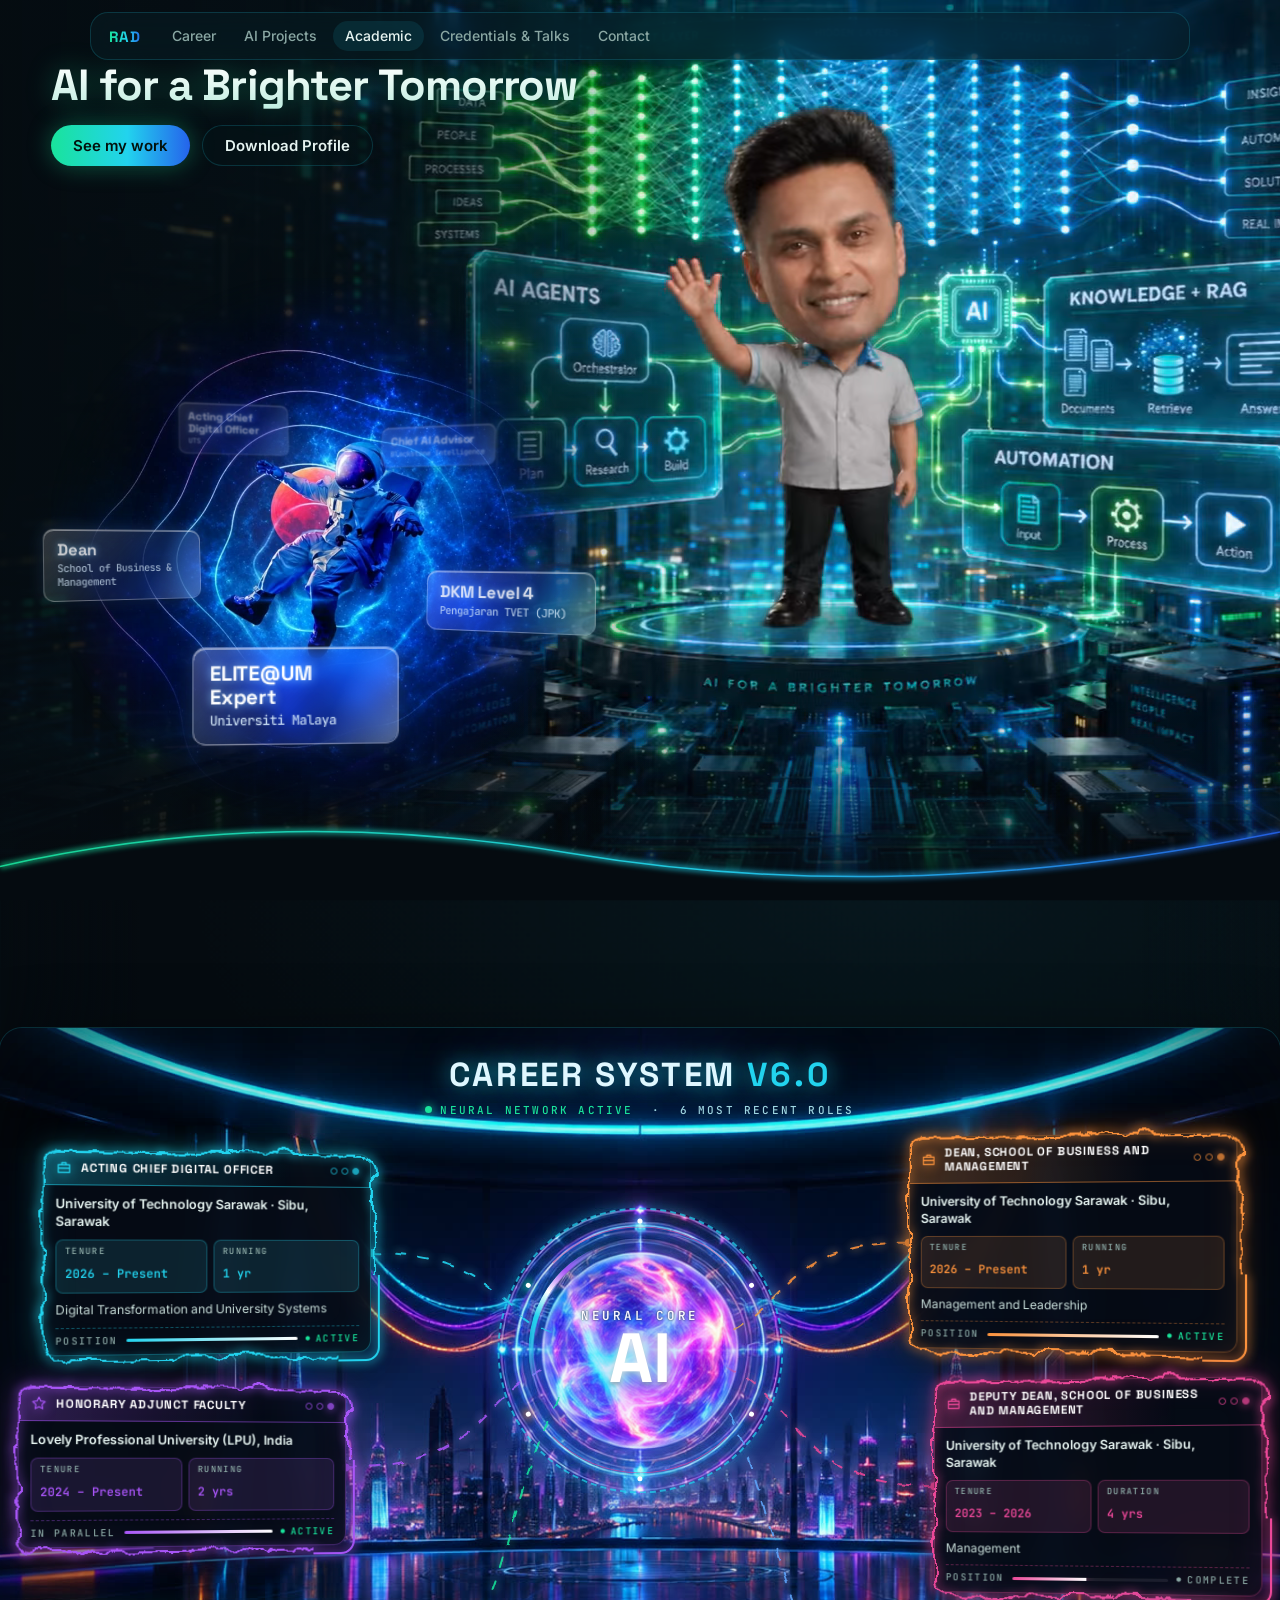
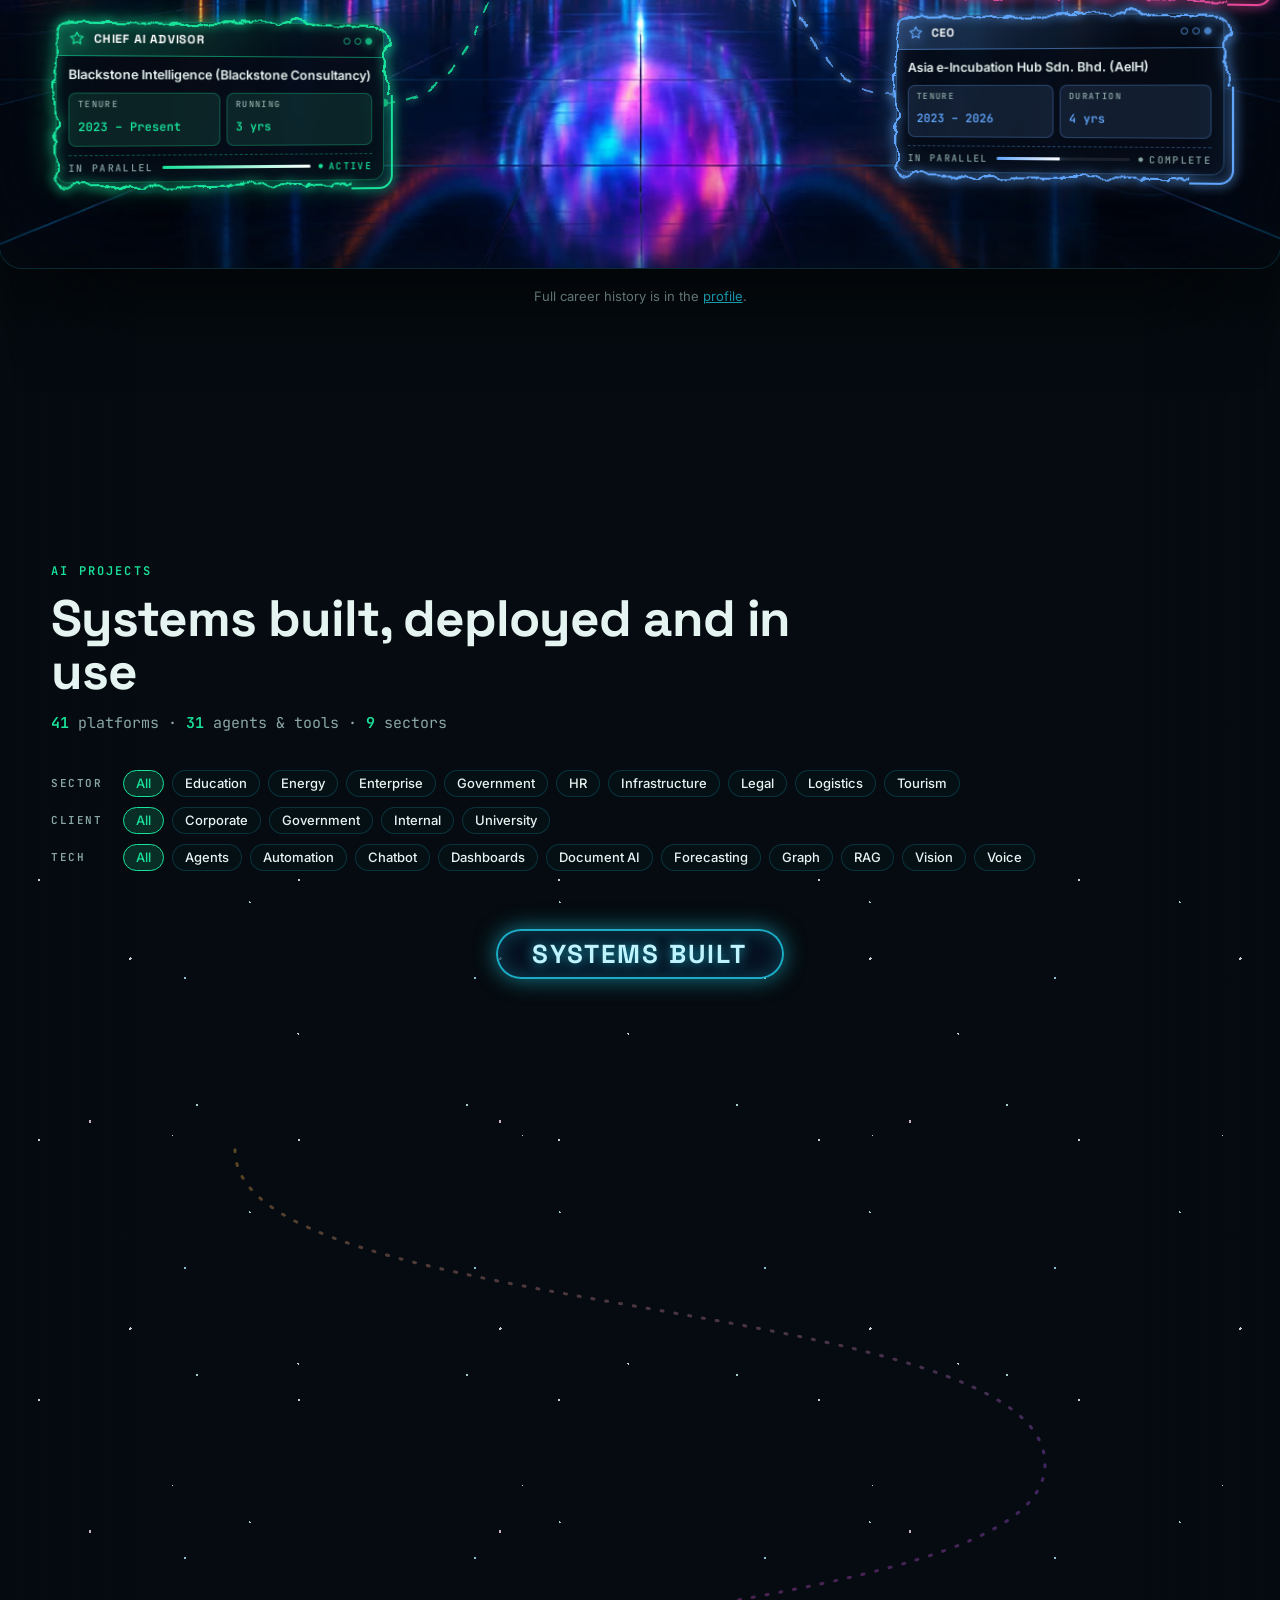
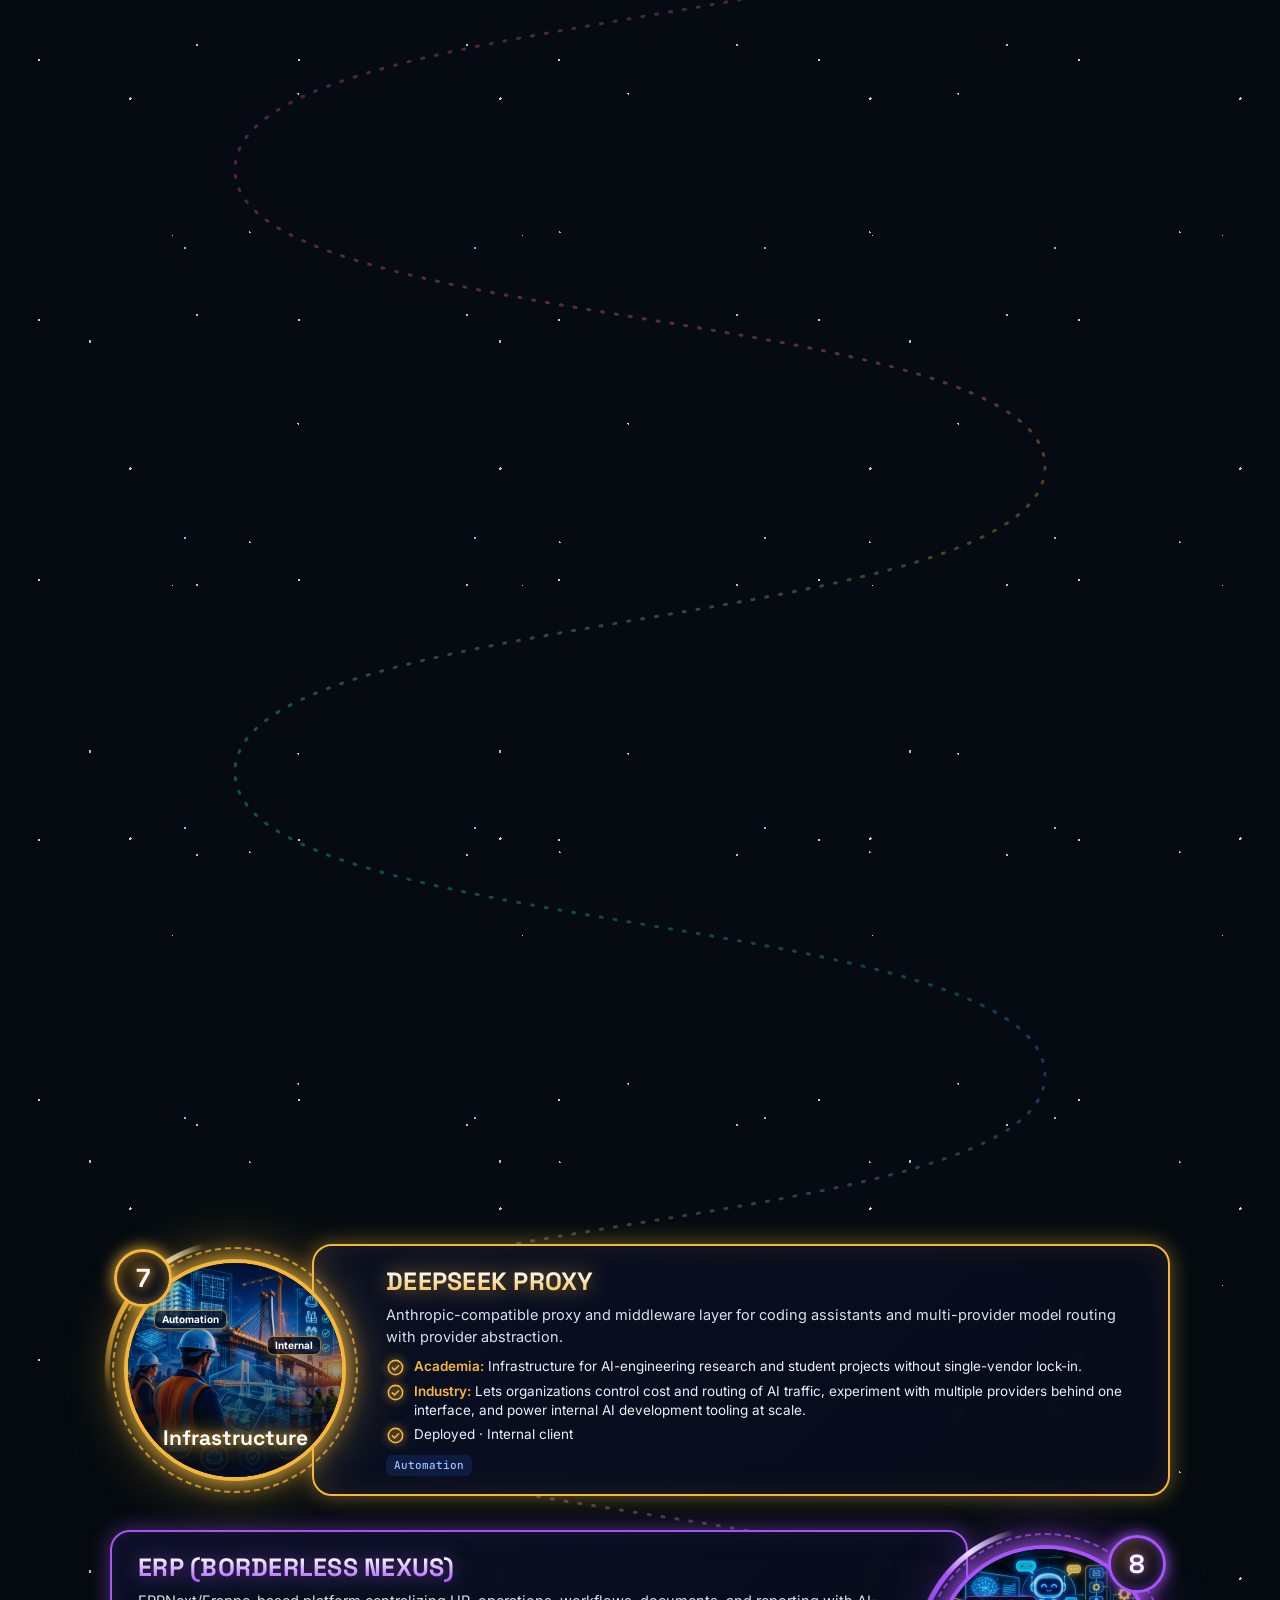
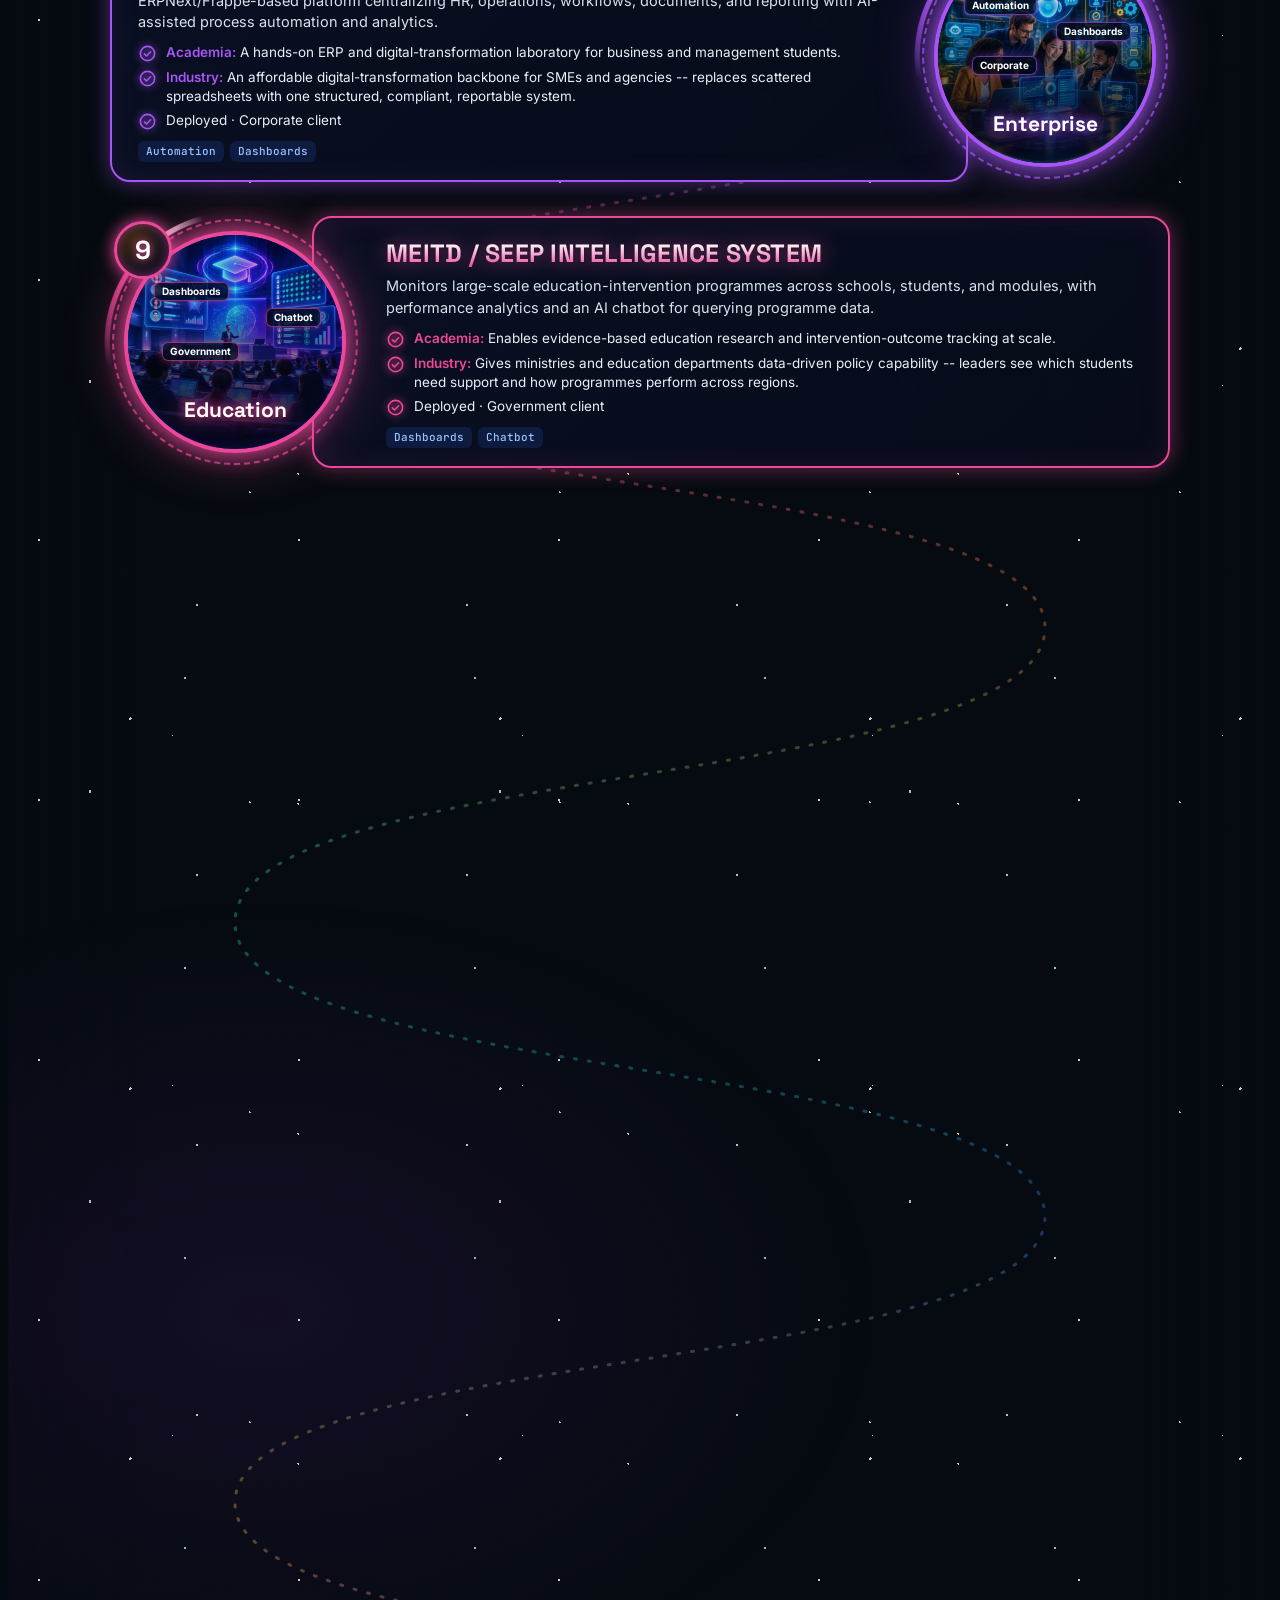
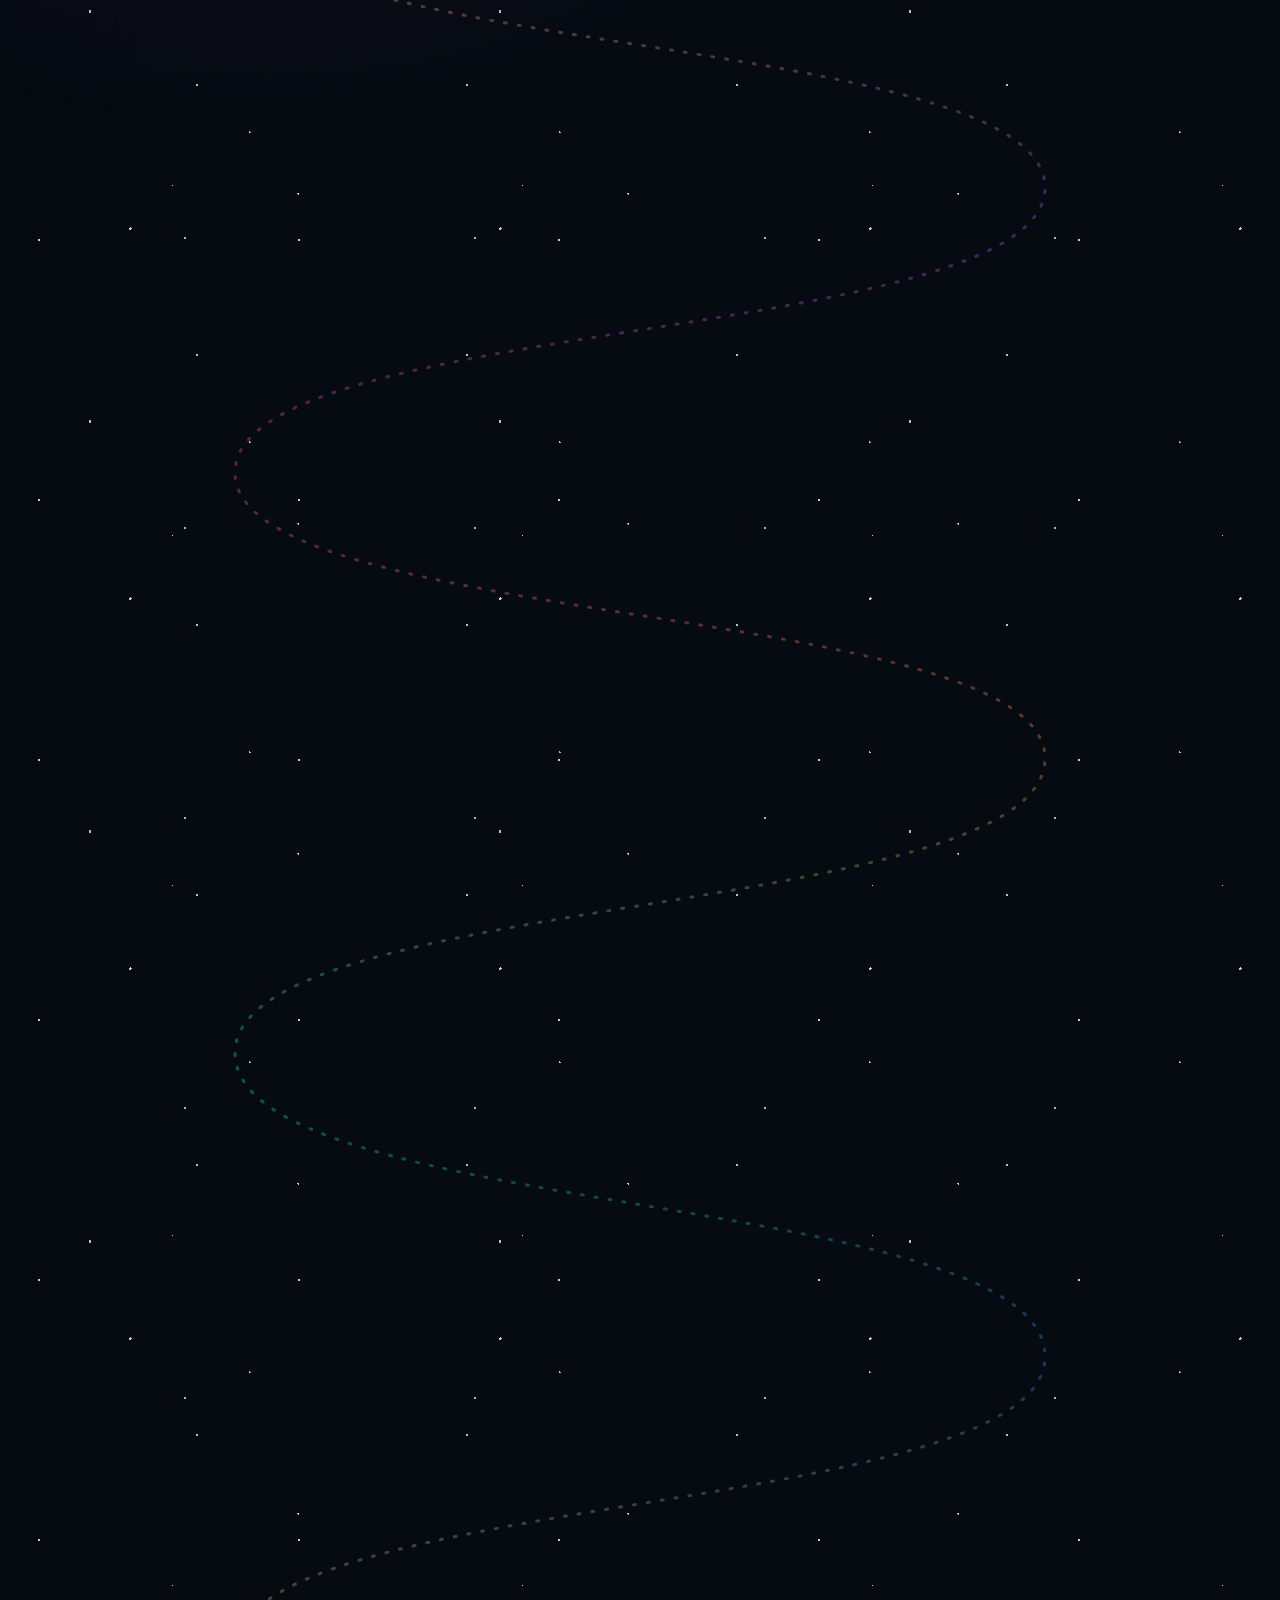
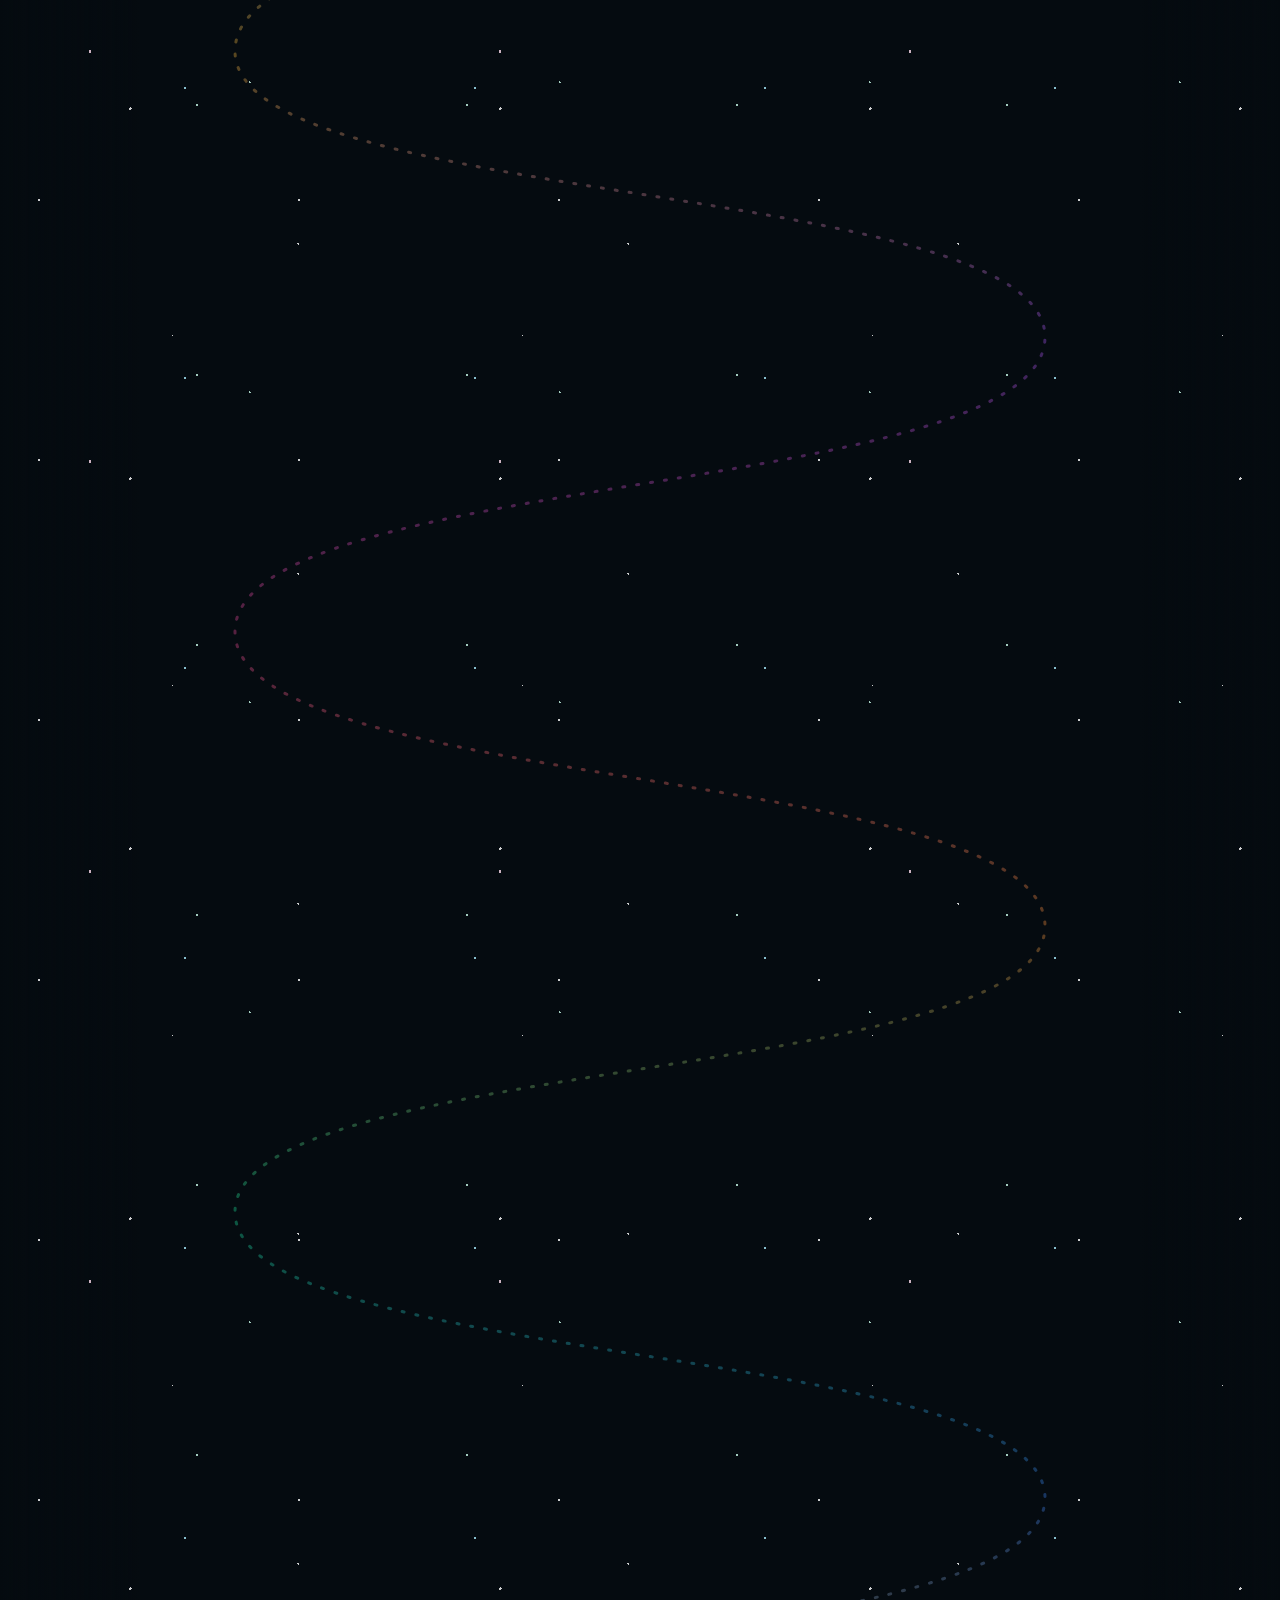
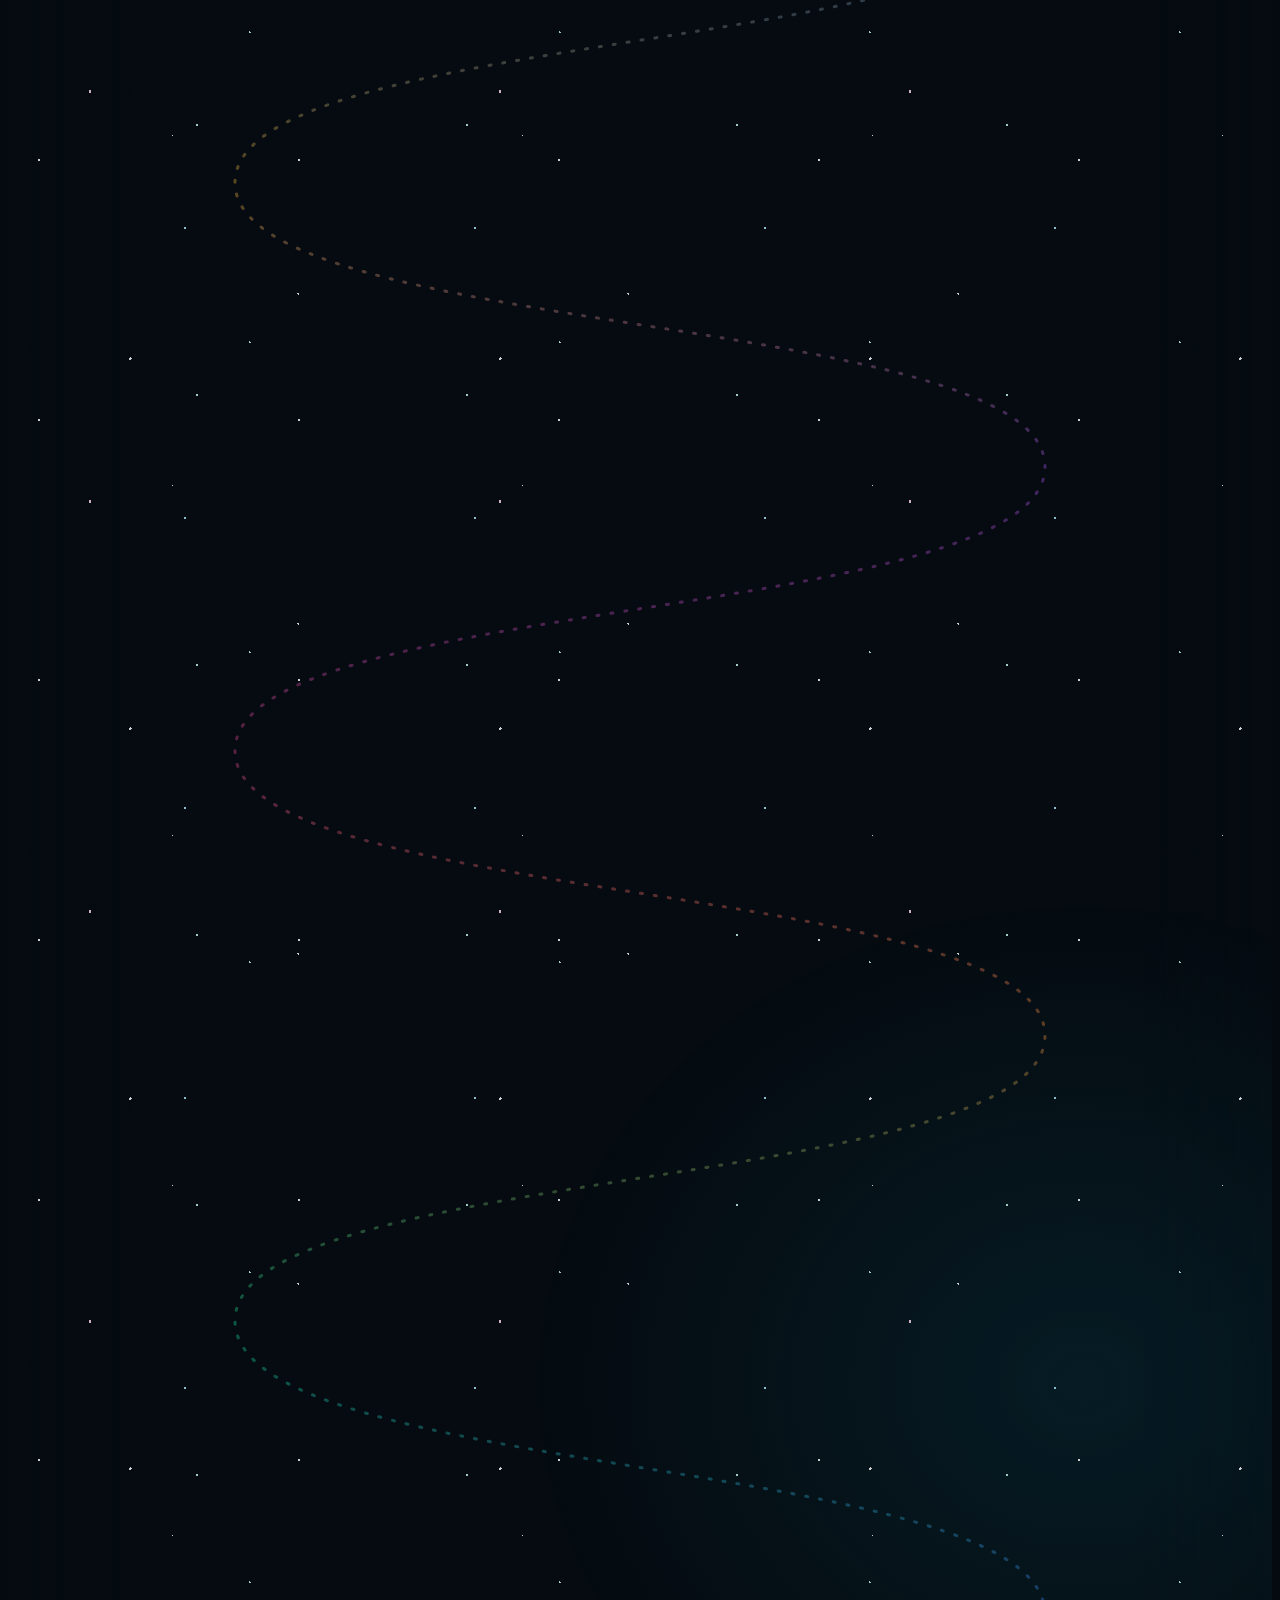
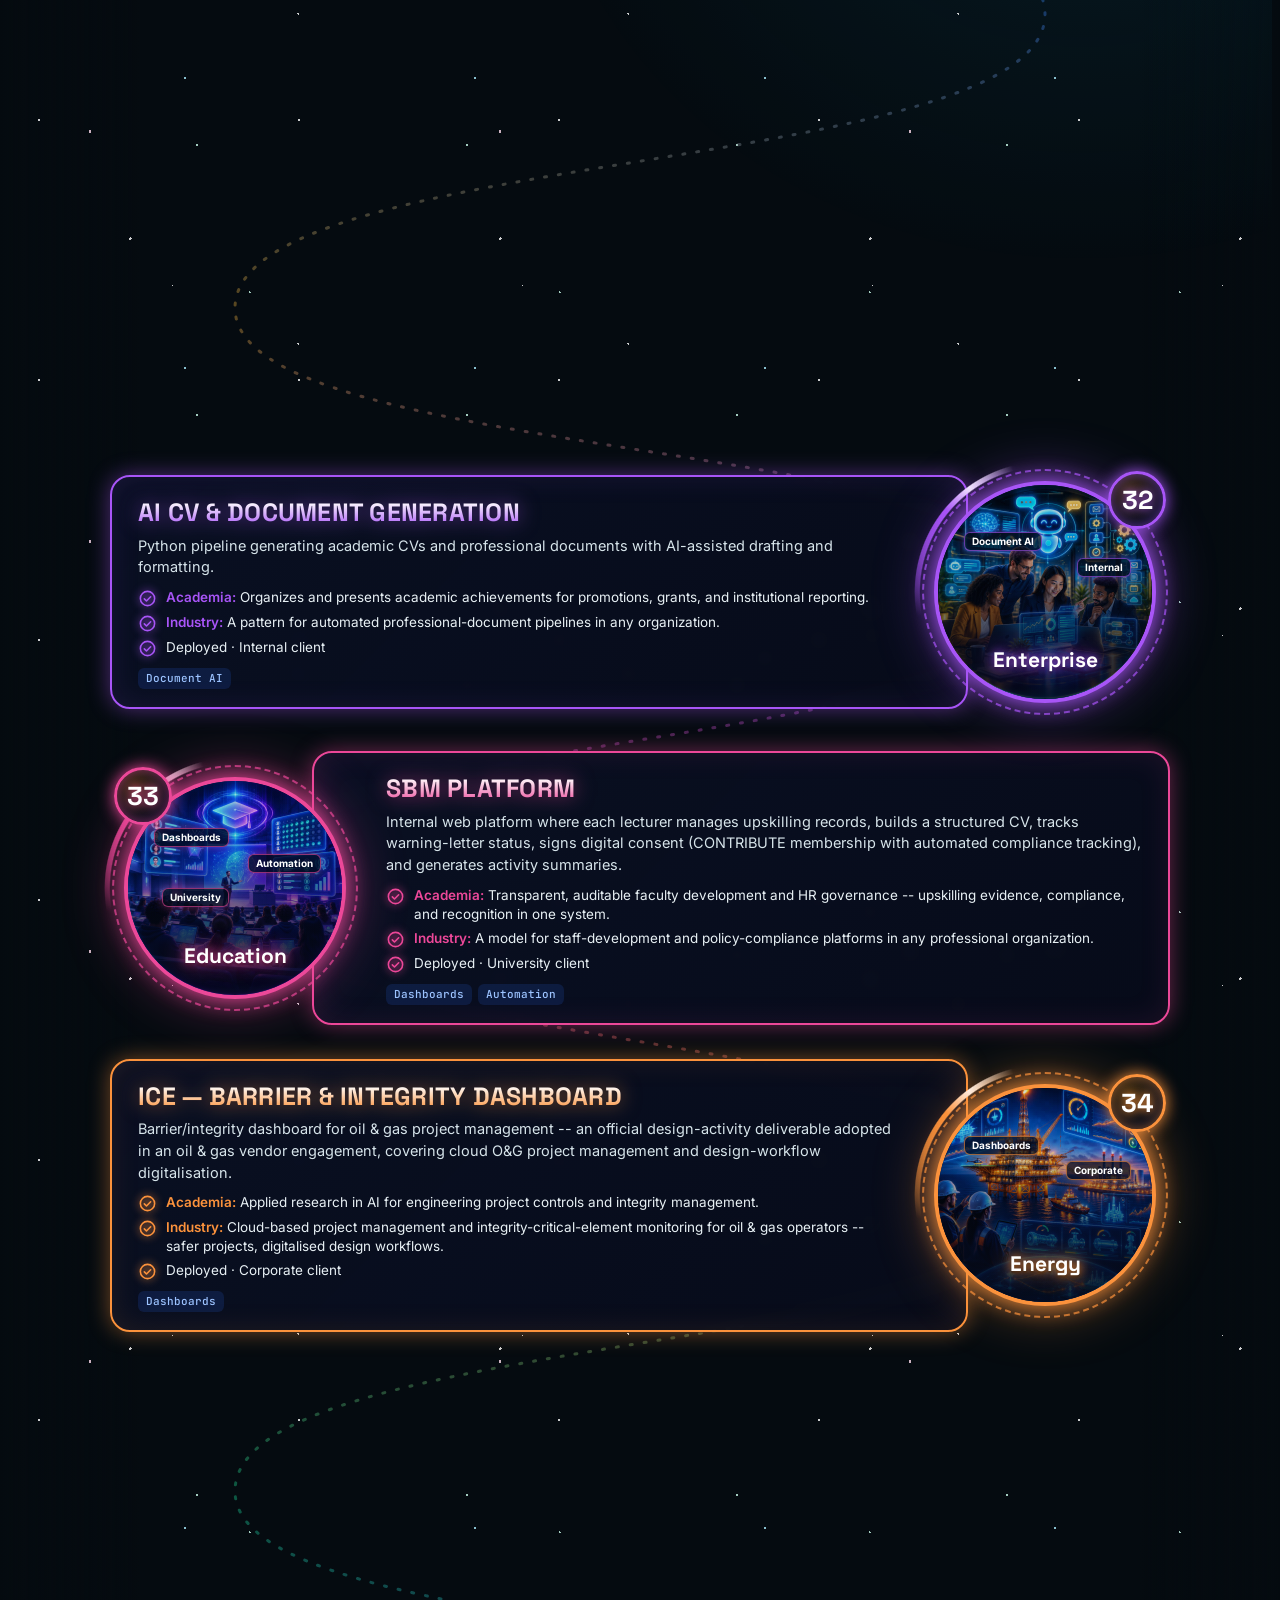
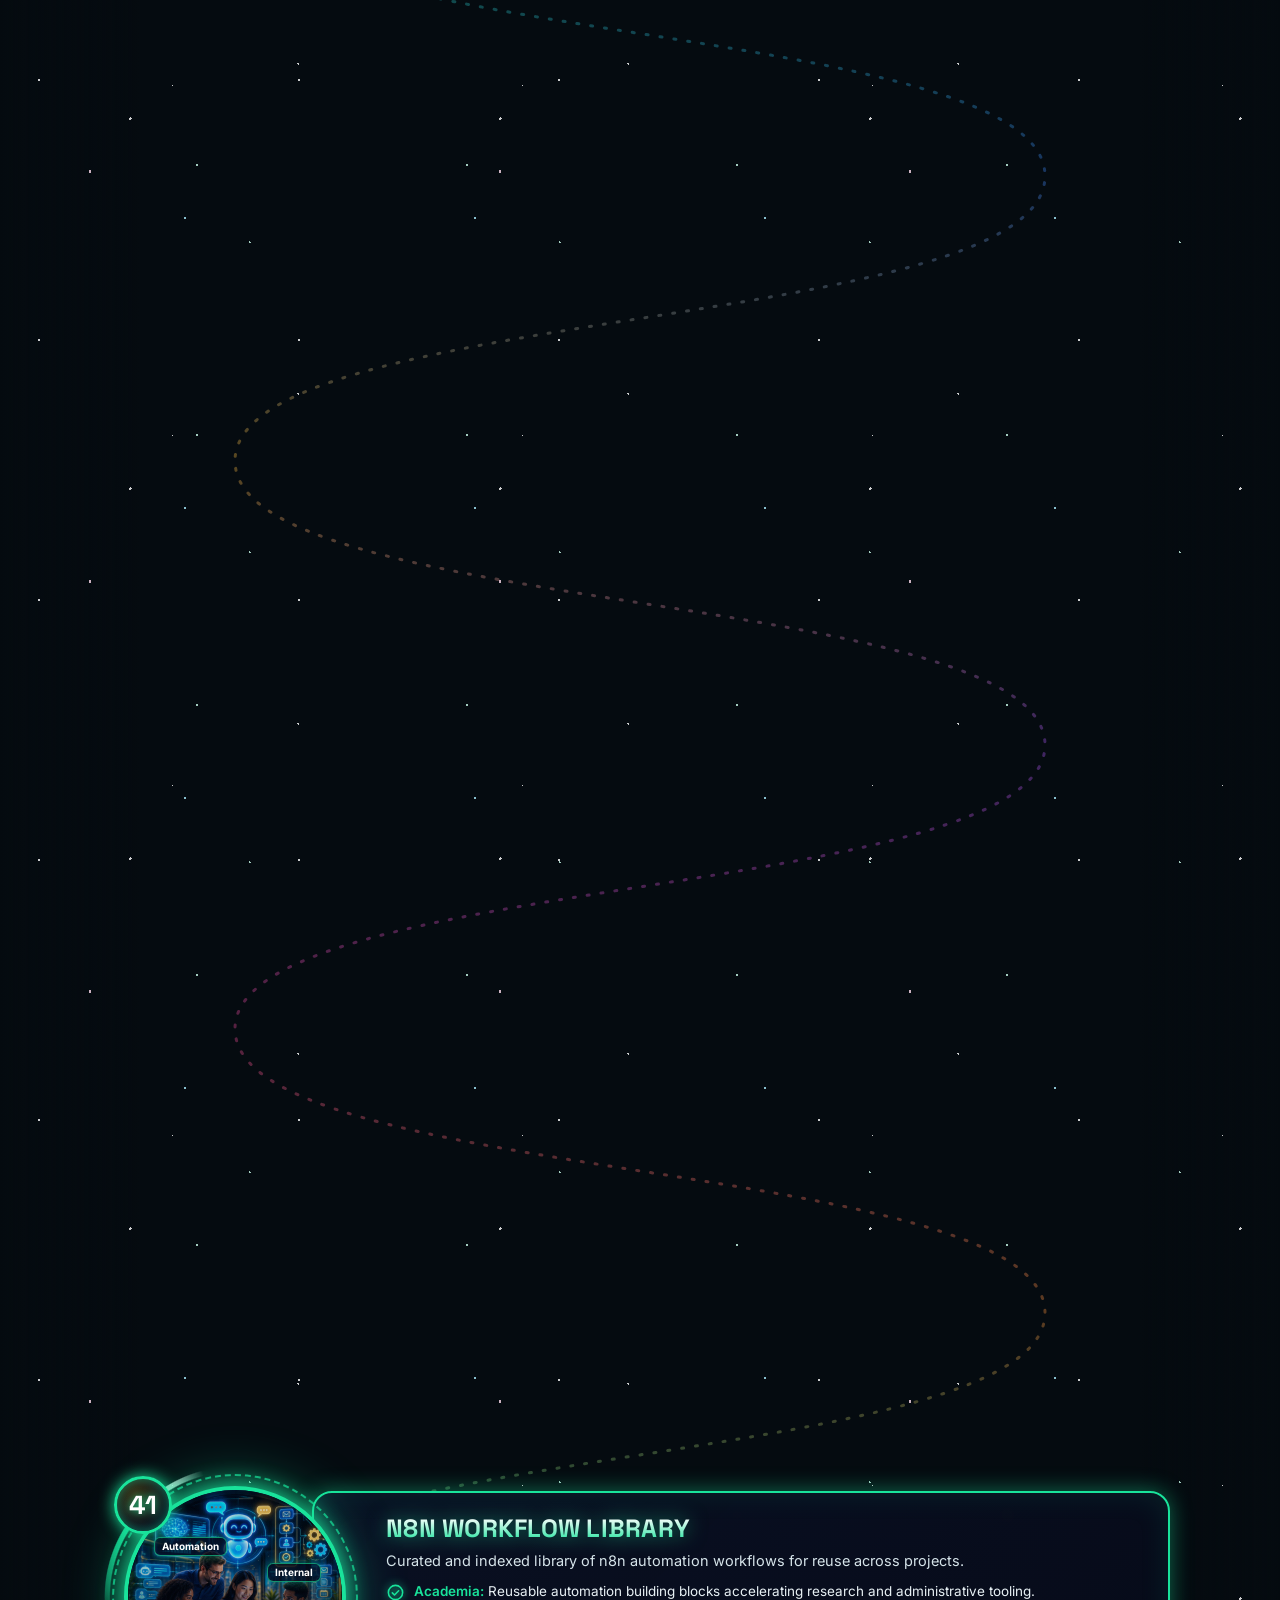
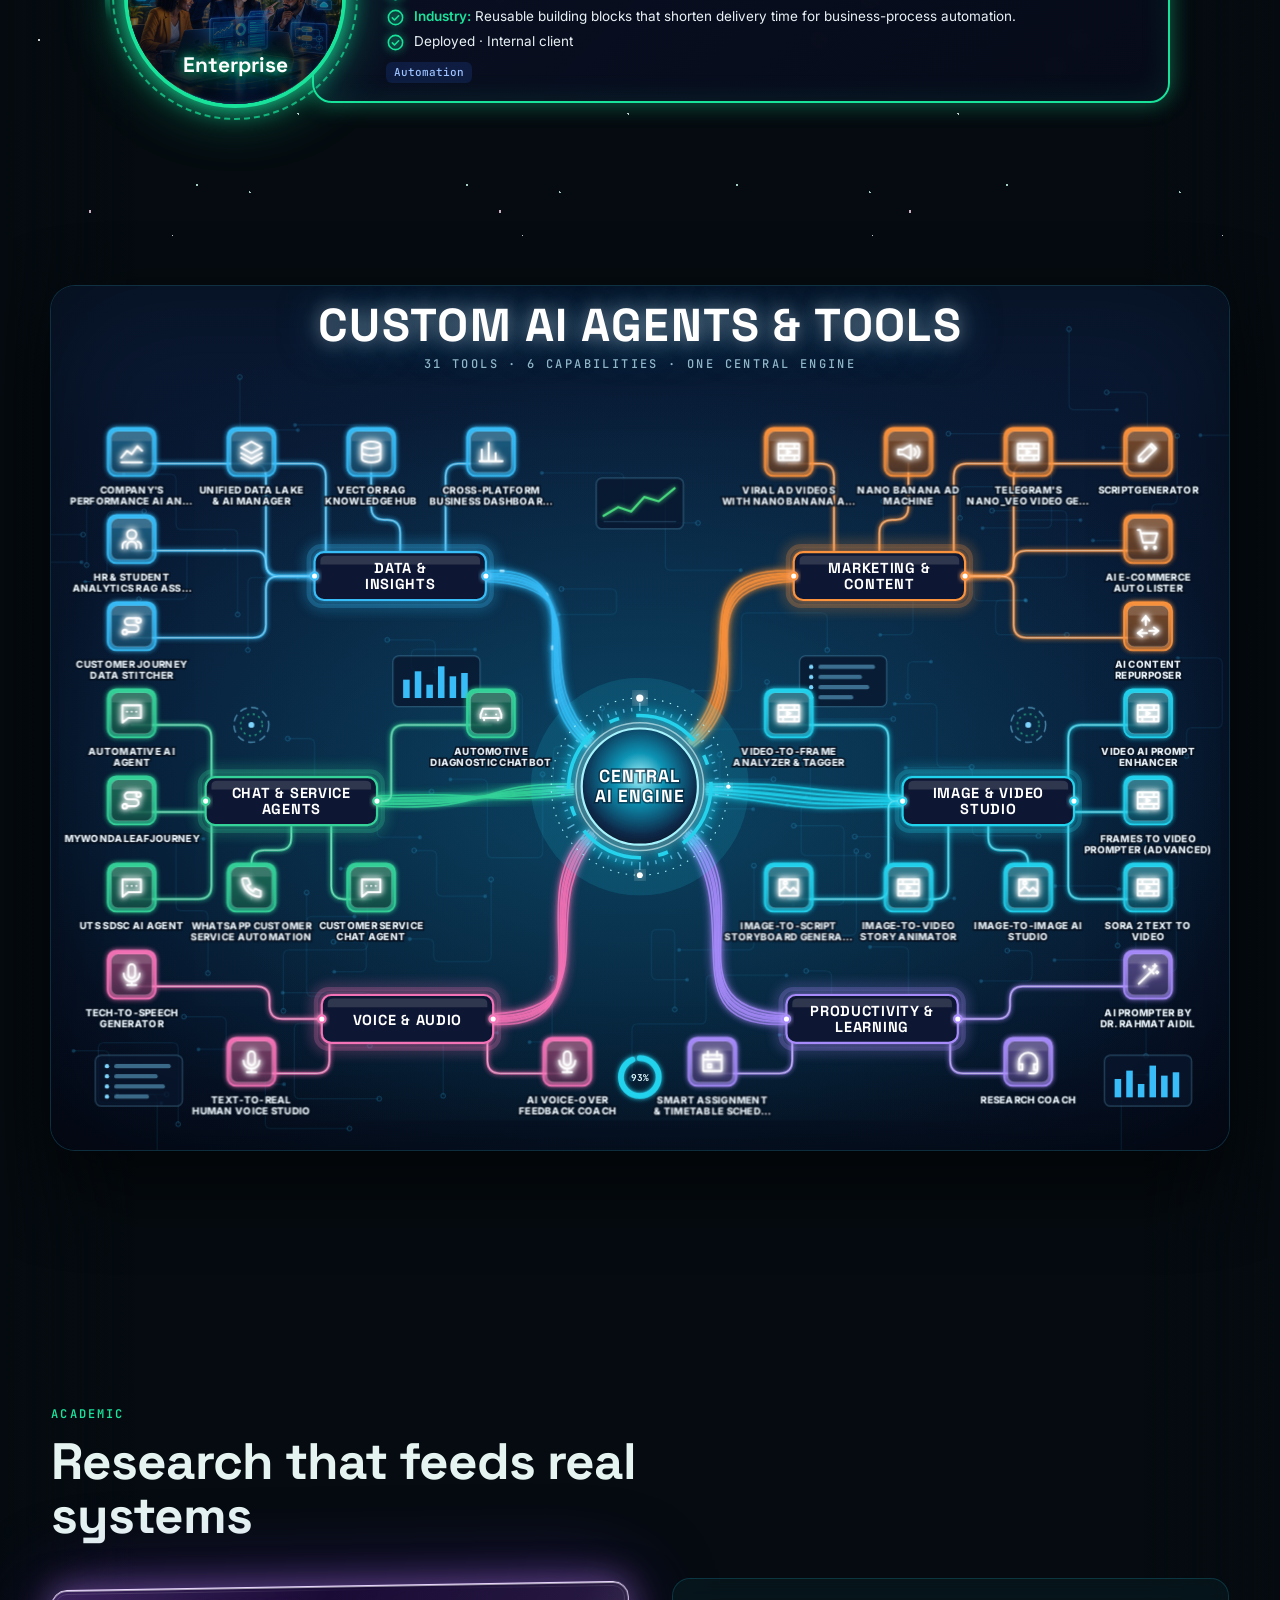
==== commit c056e5aa: "Add the training catalogue; drop dates from the talks list Training programmes: new data/training.js" ====
--- a/index.html
+++ b/index.html
@@ -67,6 +67,7 @@
   <script src="data/projects.js"></script>
   <script src="data/academic.js"></script>
   <script src="data/credentials.js"></script>
+  <script src="data/training.js"></script>
   <script src="js/hero.js"></script>
   <script src="js/app.js"></script>
 </body>
--- a/css/styles.css
+++ b/css/styles.css
@@ -412,6 +412,13 @@
   .hm__group li b { color: var(--text); font-size: 14px; }
 }
 
+/* deep-link landing: the linked platform row / tool group flares for a moment */
+.flow__row.is-hit .flow__panel { animation: hit-flare 3s ease-out; }
+.flow__row.is-hit .flow__disc { animation: hit-flare 3s ease-out; border-radius: 50%; }
+@keyframes hit-flare { 0%, 60% { box-shadow: 0 0 0 4px #fff, 0 0 60px 12px color-mix(in srgb, var(--accent) 80%, #fff); } 100% { box-shadow: 0 0 22px color-mix(in srgb, var(--accent) 45%, transparent); } }
+.hm__hub.is-hit .hm__hub-box { animation: hit-hub 3s ease-out; }
+@keyframes hit-hub { 0%, 60% { stroke: #fff; stroke-width: 6; } }
+
 /* ---------- academic ---------- */
 .small { font-size: 13px; }
 .acad2 { display: grid; grid-template-columns: minmax(0, 1.05fr) minmax(0, 1fr); gap: 36px; align-items: start; }
@@ -588,3 +595,48 @@
 .scard--co { border-style: dashed; }
 .scard__tbc { color: var(--muted); font-style: italic; font-weight: 400; }
 @media (max-width: 480px) { .suphead { grid-template-columns: 1fr; } .suphead__blk + .suphead__blk { padding-left: 0; border-left: 0; padding-top: 12px; border-top: 1px solid rgba(125, 211, 252, .25); } }
+
+/* ---- academic panel: courses taught + publications (added 2026-09-21) ---- */
+.pane__sub { margin: 18px 0 8px; font: 700 12px/1.2 var(--f-mono); letter-spacing: .14em; text-transform: uppercase; color: #d8b4fe; }
+.pane__sub:first-child { margin-top: 0; }
+.courses { list-style: none; margin: 0; padding: 0; display: grid; gap: 8px; }
+.courses li { display: grid; grid-template-columns: minmax(84px, auto) 1fr; gap: 12px; align-items: baseline; padding: 9px 14px; border-radius: 12px; border: 1px solid var(--line); }
+.courses b { font: 600 13px/1.4 var(--f-mono); color: #d8b4fe; }
+.pubs { list-style: none; margin: 0; padding: 0; display: grid; gap: 8px; }
+.pub { display: grid; grid-template-columns: 56px 1fr; gap: 12px; padding: 10px 14px; border-radius: 12px; border: 1px solid var(--line); }
+.pub__year { font: 600 14px/1.5 var(--f-mono); color: #d8b4fe; }
+.pub__t { margin: 0 0 2px; font-weight: 500; line-height: 1.35; }
+
+/* ---- credentials: talks & trainings list (added 2026-09-21) ---- */
+.talks { margin-top: 28px; }
+.talks__head { display: flex; flex-wrap: wrap; align-items: baseline; gap: 6px 14px; margin-bottom: 14px; }
+.talks__head h3 { margin: 0; font: 700 clamp(18px, 2vw, 23px)/1.1 var(--f-display); text-transform: uppercase; letter-spacing: .01em; }
+.talks__head b { color: var(--cyan); font-family: var(--f-mono); }
+.talks__list { list-style: none; margin: 0; padding: 0; display: grid; gap: 8px; }
+.talks__list--more { margin-top: 8px; }
+.talk { padding: 11px 14px; border-radius: 12px; border: 1px solid var(--line); background: rgba(5, 20, 24, .35); }
+.talk__t { margin: 0 0 2px; font-weight: 500; line-height: 1.35; }
+.talks__more { margin-top: 14px; }
+@media (max-width: 640px) {
+  .pub, .edu__row { grid-template-columns: 1fr; gap: 2px; }
+  .courses li { grid-template-columns: 1fr; gap: 2px; }
+}
+
+/* ---- credentials: training catalogue (added 2026-09-21) ---- */
+.cat { margin-top: 28px; }
+.cat__grid { list-style: none; margin: 0; padding: 0; display: grid; gap: 10px; grid-template-columns: repeat(auto-fill, minmax(300px, 1fr)); align-items: start; }
+.cat__card { border-radius: 12px; border: 1px solid var(--line); background: rgba(5, 20, 24, .35); transition: border-color .2s ease; }
+.cat__card[open] { border-color: var(--cyan); }
+.cat__card summary { display: grid; gap: 3px; padding: 12px 14px; cursor: pointer; list-style: none; }
+.cat__card summary::-webkit-details-marker { display: none; }
+.cat__card summary::after { content: '+'; position: absolute; right: 16px; font: 400 20px/1 var(--f-mono); color: var(--cyan); }
+.cat__card[open] summary::after { content: '\2013'; }
+.cat__card summary { position: relative; padding-right: 38px; }
+.cat__card summary b { font: 600 14.5px/1.3 var(--f-display); }
+.cat__card summary:focus-visible { outline: 2px solid var(--cyan); outline-offset: 2px; border-radius: 12px; }
+.cat__body { padding: 0 14px 14px; }
+.cat__body h5 { margin: 10px 0 6px; font: 700 11px/1.2 var(--f-mono); letter-spacing: .14em; text-transform: uppercase; color: var(--cyan); }
+.cat__body ul { margin: 0; padding-left: 18px; display: grid; gap: 4px; }
+.cat__body li { font-size: 13.5px; line-height: 1.4; color: var(--muted); }
+.cat__aud { margin: 14px 0 0; line-height: 1.6; }
+.cat__aud b { color: #fff; }
